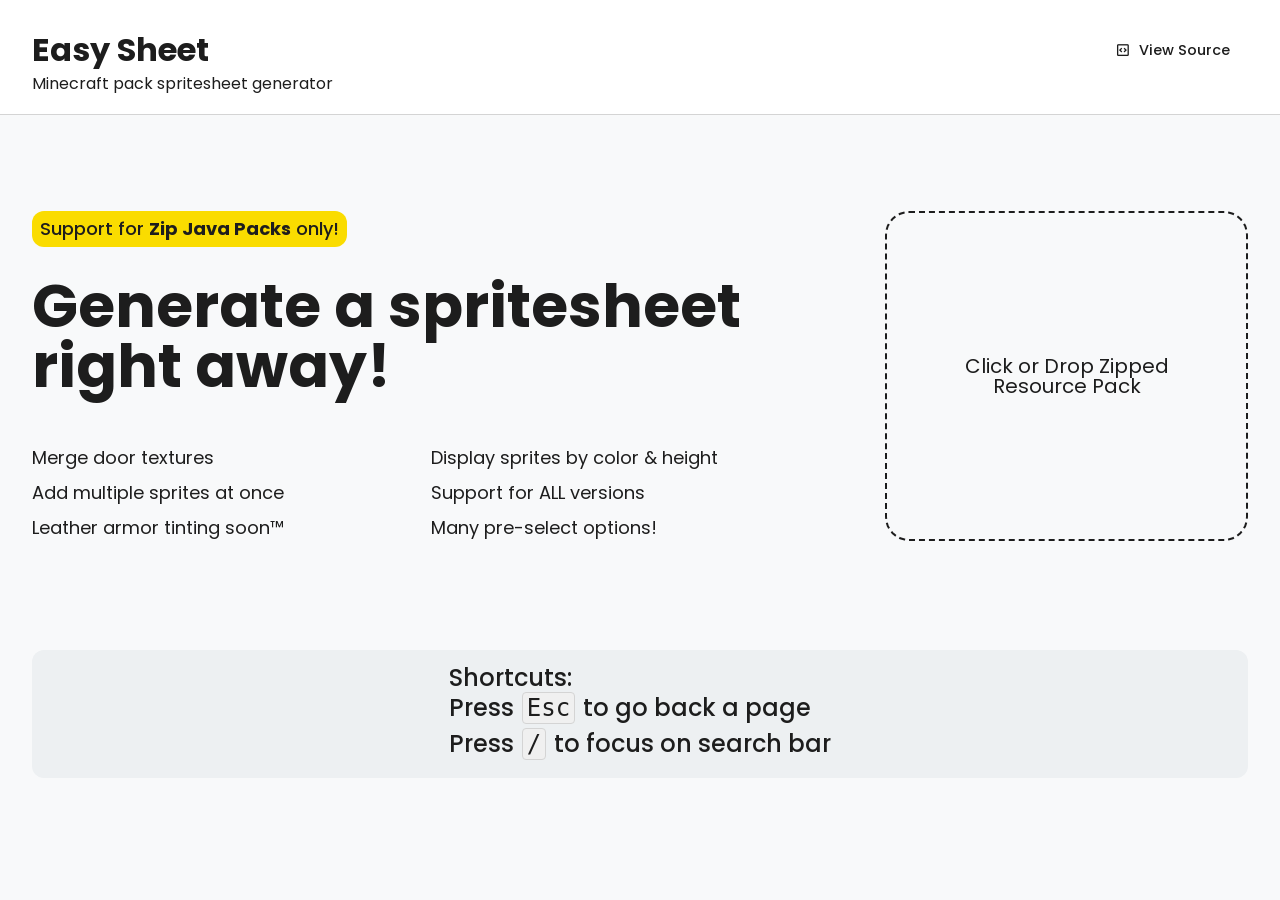
==== index.html @ 12368508 "moved more info & shortcuts to footer element" ====
<!DOCTYPE html>
<html lang="en">
    <head>
        <meta charset="UTF-8" />
        <meta name="viewport" content="width=device-width, initial-scale=1.0" />
        <title>Easy Sheet | Minecraft pack spritesheet generator</title>
        <link rel="stylesheet" href="styles.css" />
        <link rel="preconnect" href="https://fonts.googleapis.com" />
        <link rel="preconnect" href="https://fonts.gstatic.com" crossorigin />
        <link rel="stylesheet" href="https://fonts.googleapis.com/css2?family=Material+Symbols+Outlined:opsz,wght,FILL,GRAD@20..48,100..700,0..1,-50..200" />
        <link
            href="https://fonts.googleapis.com/css2?family=Arimo:ital,wght@0,400..700;1,400..700&family=Nunito:ital,wght@0,200..1000;1,200..1000&display=swap"
            rel="stylesheet"
        />
        <link
            rel="stylesheet"
            href="https://fonts.googleapis.com/css2?family=Material+Symbols+Outlined:opsz,wght,FILL,GRAD@20..48,100..700,0..1,-50..200&icon_names=arrow_back"
        />
        <link
            rel="stylesheet"
            href="https://fonts.googleapis.com/css2?family=Material+Symbols+Outlined:opsz,wght,FILL,GRAD@20..48,100..700,0..1,-50..200&icon_names=code_blocks"
        />
        <link rel="stylesheet" href="https://fonts.googleapis.com/css2?family=Poppins:wght@300;400;500;700&display=swap" />
        <style>
            .material-symbols-outlined {
                font-variation-settings: "FILL" 0, "wght" 400, "GRAD" 0, "opsz" 24;
            }
        </style>
    </head>
    <body>
        <section id="main_file_selector_areas" class="step active">
            <header class="upload_header flex justify-between items-center">
                <div class="base">
                    <div class="base_inner">
                        <div class="brand_name flex justify-between items-center">
                            <h1>Easy Sheet</h1>
                            <a href="https://github.com/eyes-eyes/mcPackSpriteSheetGenerator" class="header-link" target="_blank" rel="noopener noreferrer">
                                <span class="material-symbols-outlined">code_blocks</span>
                                View Source
                            </a>
                        </div>
                        <span class="brand_text">Minecraft pack spritesheet generator</span>
                    </div>
                </div>
            </header>
            <div class="body">
                <div class="base">
                    <div class="easysheet_flex">
                        <div class="easysheet_body grid grid_col_3 grid_col_1">
                            <div class="easysheet_info">
                                <!-- <div class="creeper_image">
                                    <img class="creeperhead" src="creeperHead.png" alt="" />
                                </div> -->
                                <div class="keyinfo items-center">
                                    <p>
                                        <!-- <span class="material-symbols-outlined">check_circle</span> -->
                                        Support for <span class="font_bold">Zip Java Packs</span> only!
                                    </p>
                                </div>
                                <div class="intro_container">
                                    <p>Generate a spritesheet</p>
                                    <p>right away!</p>
                                </div>
                                <div class="easysheet_features grid grid_col_2 gap-sm">
                                    <div class="grid gap-sm">
                                        <div class="flex flex-row gap-sm">Merge door textures</div>
                                        <div class="flex flex-row gap-sm">Add multiple sprites at once</div>
                                        <div class="flex flex-row gap-sm">Leather armor tinting soon™</div>
                                    </div>
                                    <div class="grid gap-sm">
                                        <div class="flex flex-row gap-sm">Display sprites by color & height</div>
                                        <div class="flex flex-row gap-sm">Support for ALL versions</div>
                                        <div class="flex flex-row gap-sm">Many pre-select options!</div>
                                    </div>
                                </div>
                            </div>
                            <div class="main_file_selector flex items-center justify-center text-center">
                                <label for="input_main_upload" class="dragDrop flex flex-col items-center justify-center w-full h-full"
                                    >Click or Drop Zipped Resource Pack</label
                                >
                                <input class="file_upload" type="file" accept="application/x-zip-compressed" id="input_main_upload" />
                            </div>
                        </div>
                    </div>
                </div>
            </div>
        </section>
        <section id="main_site_data" class="step">
            <section>
                <div class="top_bar_thingy flex">
                    <div class="goBackArea flex">
                        <div class="backButtonArea">
                            <div class="backButtonBackground">
                                <div class="backButton flex" onclick="back_button()">
                                    <span class="material-symbols-outlined"> arrow_back </span>
                                    <!-- <h3>Back</h3> -->
                                </div>
                            </div>
                        </div>
                    </div>
                    <div class="packTitleArea flex">
                        <h2 class="packTitle" id="pack_name_top_bar">None</h2>
                    </div>
                    <div class="packVersionArea flex">
                        <h3 class="packVersion" id="pack_version_top_bar">Pack version: (opening)</h3>
                    </div>
                </div>
                <section id="edit_page" style="display: block">
                    <div class="counterArea flex">
                        <div class="counterBox">
                            <h2>Total amount</h2>
                            <p id="totalTextures">0000</p>
                        </div>
                        <div class="counterBox">
                            <h2>Current amount</h2>
                            <p id="currentCounter">000</p>
                        </div>
                    </div>
                    <div class="menuArea flex">
                        <div class="menuAreaOther flex">
                            <div class="groupSelection">
                                <div class="groupSelectionTitle">
                                    <h2>Select groups</h2>
                                    <div class="toggleArea">
                                        <h3>Toggle All</h3>
                                        <!-- From Uiverse.io by AbanoubMagdy1 -->
                                        <label class="switch">
                                            <input type="checkbox" id="checkingGroups" oninput="toggle_all_groups(this.checked)" />
                                            <div class="slider"></div>
                                            <div class="slider-card">
                                                <div class="slider-card-face slider-card-front"></div>
                                                <div class="slider-card-face slider-card-back"></div>
                                            </div>
                                        </label>
                                    </div>
                                </div>
                                <div class="grouping flex">
                                    <div class="column flex">
                                        <h3>Items</h3>
                                        <!-- From Uiverse.io by vishnupprajapat -->
                                        <div class="checkbox-wrapper-46">
                                            <input type="checkbox" id="armors" class="inp-cbx" oninput="group_selected(this)" />
                                            <label for="armors" class="cbx"
                                                ><span>
                                                    <svg viewBox="0 0 12 10" height="10px" width="12px">
                                                        <polyline points="1.5 6 4.5 9 10.5 1"></polyline></svg></span
                                                ><span>Armors</span>
                                            </label>
                                        </div>
                                        <!-- From Uiverse.io by vishnupprajapat -->
                                        <div class="checkbox-wrapper-46">
                                            <input type="checkbox" id="toolsets" class="inp-cbx" oninput="group_selected(this)" />
                                            <label for="toolsets" class="cbx"
                                                ><span>
                                                    <svg viewBox="0 0 12 10" height="10px" width="12px">
                                                        <polyline points="1.5 6 4.5 9 10.5 1"></polyline></svg></span
                                                ><span>Tool sets</span>
                                            </label>
                                        </div>
                                        <!-- From Uiverse.io by vishnupprajapat -->
                                        <div class="checkbox-wrapper-46">
                                            <input type="checkbox" id="minerals" class="inp-cbx" oninput="group_selected(this)" />
                                            <label for="minerals" class="cbx"
                                                ><span>
                                                    <svg viewBox="0 0 12 10" height="10px" width="12px">
                                                        <polyline points="1.5 6 4.5 9 10.5 1"></polyline></svg></span
                                                ><span>Minerals</span>
                                            </label>
                                        </div>
                                        <!-- From Uiverse.io by vishnupprajapat -->
                                        <div class="checkbox-wrapper-46">
                                            <input type="checkbox" id="balls" class="inp-cbx" oninput="group_selected(this)" />
                                            <label for="balls" class="cbx"
                                                ><span>
                                                    <svg viewBox="0 0 12 10" height="10px" width="12px">
                                                        <polyline points="1.5 6 4.5 9 10.5 1"></polyline></svg></span
                                                ><span>Balls</span>
                                            </label>
                                        </div>
                                        <!-- From Uiverse.io by vishnupprajapat -->
                                        <div class="checkbox-wrapper-46">
                                            <input type="checkbox" id="saplings" class="inp-cbx" oninput="group_selected(this)" />
                                            <label for="saplings" class="cbx"
                                                ><span>
                                                    <svg viewBox="0 0 12 10" height="10px" width="12px">
                                                        <polyline points="1.5 6 4.5 9 10.5 1"></polyline></svg></span
                                                ><span>Saplings</span>
                                            </label>
                                        </div>
                                        <!-- From Uiverse.io by vishnupprajapat -->
                                        <div class="checkbox-wrapper-46">
                                            <input type="checkbox" id="buckets" class="inp-cbx" oninput="group_selected(this)" />
                                            <label for="buckets" class="cbx"
                                                ><span>
                                                    <svg viewBox="0 0 12 10" height="10px" width="12px">
                                                        <polyline points="1.5 6 4.5 9 10.5 1"></polyline></svg></span
                                                ><span>Buckets</span>
                                            </label>
                                        </div>
                                        <!-- From Uiverse.io by vishnupprajapat -->
                                        <div class="checkbox-wrapper-46">
                                            <input type="checkbox" id="foods" class="inp-cbx" oninput="group_selected(this)" />
                                            <label for="foods" class="cbx"
                                                ><span>
                                                    <svg viewBox="0 0 12 10" height="10px" width="12px">
                                                        <polyline points="1.5 6 4.5 9 10.5 1"></polyline></svg></span
                                                ><span>Foods</span>
                                            </label>
                                        </div>
                                        <!-- From Uiverse.io by vishnupprajapat -->
                                        <div class="checkbox-wrapper-46">
                                            <input type="checkbox" id="beds" class="inp-cbx" oninput="group_selected(this)" />
                                            <label for="beds" class="cbx"
                                                ><span>
                                                    <svg viewBox="0 0 12 10" height="10px" width="12px">
                                                        <polyline points="1.5 6 4.5 9 10.5 1"></polyline></svg></span
                                                ><span>Beds</span>
                                            </label>
                                        </div>
                                        <!-- From Uiverse.io by vishnupprajapat -->
                                        <div class="checkbox-wrapper-46">
                                            <input type="checkbox" id="signs" class="inp-cbx" oninput="group_selected(this)" />
                                            <label for="signs" class="cbx"
                                                ><span>
                                                    <svg viewBox="0 0 12 10" height="10px" width="12px">
                                                        <polyline points="1.5 6 4.5 9 10.5 1"></polyline></svg></span
                                                ><span>Signs</span>
                                            </label>
                                        </div>
                                        <!-- From Uiverse.io by vishnupprajapat -->
                                        <div class="checkbox-wrapper-46">
                                            <input type="checkbox" id="doorItems" class="inp-cbx" oninput="group_selected(this)" />
                                            <label for="doorItems" class="cbx"
                                                ><span>
                                                    <svg viewBox="0 0 12 10" height="10px" width="12px">
                                                        <polyline points="1.5 6 4.5 9 10.5 1"></polyline></svg></span
                                                ><span>Doors & trapdoors</span>
                                            </label>
                                        </div>
                                        <!-- From Uiverse.io by vishnupprajapat -->
                                        <div class="checkbox-wrapper-46">
                                            <input type="checkbox" id="vehicles" class="inp-cbx" oninput="group_selected(this)" />
                                            <label for="vehicles" class="cbx"
                                                ><span>
                                                    <svg viewBox="0 0 12 10" height="10px" width="12px">
                                                        <polyline points="1.5 6 4.5 9 10.5 1"></polyline></svg></span
                                                ><span>Vehicles</span>
                                            </label>
                                        </div>
                                        <!-- From Uiverse.io by vishnupprajapat -->
                                        <div class="checkbox-wrapper-46">
                                            <input type="checkbox" id="candles" class="inp-cbx" oninput="group_selected(this)" />
                                            <label for="candles" class="cbx"
                                                ><span>
                                                    <svg viewBox="0 0 12 10" height="10px" width="12px">
                                                        <polyline points="1.5 6 4.5 9 10.5 1"></polyline></svg></span
                                                ><span>Candles</span>
                                            </label>
                                        </div>
                                        <!-- From Uiverse.io by vishnupprajapat -->
                                        <div class="checkbox-wrapper-46">
                                            <input type="checkbox" id="dyes" class="inp-cbx" oninput="group_selected(this)" />
                                            <label for="dyes" class="cbx"
                                                ><span>
                                                    <svg viewBox="0 0 12 10" height="10px" width="12px">
                                                        <polyline points="1.5 6 4.5 9 10.5 1"></polyline></svg></span
                                                ><span>Dyes</span>
                                            </label>
                                        </div>
                                        <!-- From Uiverse.io by vishnupprajapat -->
                                        <div class="checkbox-wrapper-46">
                                            <input type="checkbox" id="musicDiscs" class="inp-cbx" oninput="group_selected(this)" />
                                            <label for="musicDiscs" class="cbx"
                                                ><span>
                                                    <svg viewBox="0 0 12 10" height="10px" width="12px">
                                                        <polyline points="1.5 6 4.5 9 10.5 1"></polyline></svg></span
                                                ><span>Music discs</span>
                                            </label>
                                        </div>
                                        <!-- From Uiverse.io by vishnupprajapat -->
                                        <div class="checkbox-wrapper-46">
                                            <input type="checkbox" id="potterySherds" class="inp-cbx" oninput="group_selected(this)" />
                                            <label for="potterySherds" class="cbx"
                                                ><span>
                                                    <svg viewBox="0 0 12 10" height="10px" width="12px">
                                                        <polyline points="1.5 6 4.5 9 10.5 1"></polyline></svg></span
                                                ><span>Pottery sherds</span>
                                            </label>
                                        </div>
                                        <!-- From Uiverse.io by vishnupprajapat -->
                                        <div class="checkbox-wrapper-46">
                                            <input type="checkbox" id="smithingTemplates" class="inp-cbx" oninput="group_selected(this)" />
                                            <label for="smithingTemplates" class="cbx"
                                                ><span>
                                                    <svg viewBox="0 0 12 10" height="10px" width="12px">
                                                        <polyline points="1.5 6 4.5 9 10.5 1"></polyline></svg></span
                                                ><span>Smithing templates</span>
                                            </label>
                                        </div>
                                    </div>
                                    <div class="column flex">
                                        <h3>Blocks</h3>
                                        <!-- From Uiverse.io by vishnupprajapat -->
                                        <div class="checkbox-wrapper-46">
                                            <input type="checkbox" id="stones" class="inp-cbx" oninput="group_selected(this)" />
                                            <label for="stones" class="cbx"
                                                ><span>
                                                    <svg viewBox="0 0 12 10" height="10px" width="12px">
                                                        <polyline points="1.5 6 4.5 9 10.5 1"></polyline></svg></span
                                                ><span>Stones</span>
                                            </label>
                                        </div>
                                        <!-- From Uiverse.io by vishnupprajapat -->
                                        <div class="checkbox-wrapper-46">
                                            <input type="checkbox" id="woodVariants" class="inp-cbx" oninput="group_selected(this)" />
                                            <label for="woodVariants" class="cbx"
                                                ><span>
                                                    <svg viewBox="0 0 12 10" height="10px" width="12px">
                                                        <polyline points="1.5 6 4.5 9 10.5 1"></polyline></svg></span
                                                ><span>Wood variants</span>
                                            </label>
                                        </div>
                                        <!-- From Uiverse.io by vishnupprajapat -->
                                        <div class="checkbox-wrapper-46">
                                            <input type="checkbox" id="doors" class="inp-cbx" oninput="group_selected(this)" />
                                            <label for="doors" class="cbx"
                                                ><span>
                                                    <svg viewBox="0 0 12 10" height="10px" width="12px">
                                                        <polyline points="1.5 6 4.5 9 10.5 1"></polyline></svg></span
                                                ><span>Doors & trapdoors</span>
                                            </label>
                                        </div>
                                        <!-- From Uiverse.io by vishnupprajapat -->
                                        <div class="checkbox-wrapper-46">
                                            <input type="checkbox" id="sediments" class="inp-cbx" oninput="group_selected(this)" />
                                            <label for="sediments" class="cbx"
                                                ><span>
                                                    <svg viewBox="0 0 12 10" height="10px" width="12px">
                                                        <polyline points="1.5 6 4.5 9 10.5 1"></polyline></svg></span
                                                ><span>Sediments</span>
                                            </label>
                                        </div>
                                        <!-- From Uiverse.io by vishnupprajapat -->
                                        <div class="checkbox-wrapper-46">
                                            <input type="checkbox" id="wools" class="inp-cbx" oninput="group_selected(this)" />
                                            <label for="wools" class="cbx"
                                                ><span>
                                                    <svg viewBox="0 0 12 10" height="10px" width="12px">
                                                        <polyline points="1.5 6 4.5 9 10.5 1"></polyline></svg></span
                                                ><span>Wools</span>
                                            </label>
                                        </div>
                                        <!-- From Uiverse.io by vishnupprajapat -->
                                        <div class="checkbox-wrapper-46">
                                            <input type="checkbox" id="glasses" class="inp-cbx" oninput="group_selected(this)" />
                                            <label for="glasses" class="cbx"
                                                ><span>
                                                    <svg viewBox="0 0 12 10" height="10px" width="12px">
                                                        <polyline points="1.5 6 4.5 9 10.5 1"></polyline></svg></span
                                                ><span>Glass</span>
                                            </label>
                                        </div>
                                        <!-- From Uiverse.io by vishnupprajapat -->
                                        <div class="checkbox-wrapper-46">
                                            <input type="checkbox" id="shulkerBoxes" class="inp-cbx" oninput="group_selected(this)" />
                                            <label for="shulkerBoxes" class="cbx"
                                                ><span>
                                                    <svg viewBox="0 0 12 10" height="10px" width="12px">
                                                        <polyline points="1.5 6 4.5 9 10.5 1"></polyline></svg></span
                                                ><span>Shulker boxes</span>
                                            </label>
                                        </div>
                                        <!-- From Uiverse.io by vishnupprajapat -->
                                        <div class="checkbox-wrapper-46">
                                            <input type="checkbox" id="concretes" class="inp-cbx" oninput="group_selected(this)" />
                                            <label for="concretes" class="cbx"
                                                ><span>
                                                    <svg viewBox="0 0 12 10" height="10px" width="12px">
                                                        <polyline points="1.5 6 4.5 9 10.5 1"></polyline></svg></span
                                                ><span>Concretes</span>
                                            </label>
                                        </div>
                                        <!-- From Uiverse.io by vishnupprajapat -->
                                        <div class="checkbox-wrapper-46">
                                            <input type="checkbox" id="ores" class="inp-cbx" oninput="group_selected(this)" />
                                            <label for="ores" class="cbx"
                                                ><span>
                                                    <svg viewBox="0 0 12 10" height="10px" width="12px">
                                                        <polyline points="1.5 6 4.5 9 10.5 1"></polyline></svg></span
                                                ><span>Ores</span>
                                            </label>
                                        </div>
                                        <!-- From Uiverse.io by vishnupprajapat -->
                                        <div class="checkbox-wrapper-46">
                                            <input type="checkbox" id="cropStages" class="inp-cbx" oninput="group_selected(this)" />
                                            <label for="cropStages" class="cbx"
                                                ><span>
                                                    <svg viewBox="0 0 12 10" height="10px" width="12px">
                                                        <polyline points="1.5 6 4.5 9 10.5 1"></polyline></svg></span
                                                ><span>Crop stages</span>
                                            </label>
                                        </div>
                                    </div>
                                    <div class="column flex">
                                        <h3>Others</h3>
                                        <!-- From Uiverse.io by vishnupprajapat -->
                                        <div class="checkbox-wrapper-46">
                                            <input type="checkbox" id="statusEffects" class="inp-cbx" oninput="group_selected(this)" />
                                            <label for="statusEffects" class="cbx"
                                                ><span>
                                                    <svg viewBox="0 0 12 10" height="10px" width="12px">
                                                        <polyline points="1.5 6 4.5 9 10.5 1"></polyline></svg></span
                                                ><span>Status effects</span>
                                            </label>
                                        </div>
                                    </div>
                                </div>
                            </div>
                            <div class="searchingArea">
                                <div class="searchingAreaTitle">
                                    <h2>Add textures</h2>
                                </div>
                                <div class="searchBox flex">
                                    <input type="text" class="searchTerm" id="searchTerm" placeholder="Search for textures..." oninput="search_user_input(this.value)" />

                                    <div class="toggleSearchButton">
                                        <div class="toggleSearchBackground">
                                            <div class="toggleSearch flex" id="toggleSearch" onclick="toggle_all_searched()">
                                                <h3>Go</h3>
                                            </div>
                                        </div>
                                    </div>
                                </div>
                                <div class="search_results" id="search_results"></div>
                            </div>
                        </div>
                        <div class="currentTextures">
                            <div class="currentTexturesTitle">
                                <!-- From Uiverse.io by vinodjangid07 -->
                                <button class="clearAll" onclick="clear_selected()">
                                    <svg xmlns="http://www.w3.org/2000/svg" fill="none" viewBox="0 0 69 14" class="svgIcon bin-top">
                                        <g clip-path="url(#clip0_35_24)">
                                            <path
                                                fill="black"
                                                d="M20.8232 2.62734L19.9948 4.21304C19.8224 4.54309 19.4808 4.75 19.1085 4.75H4.92857C2.20246 4.75 0 6.87266 0 9.5C0 12.1273 2.20246 14.25 4.92857 14.25H64.0714C66.7975 14.25 69 12.1273 69 9.5C69 6.87266 66.7975 4.75 64.0714 4.75H49.8915C49.5192 4.75 49.1776 4.54309 49.0052 4.21305L48.1768 2.62734C47.3451 1.00938 45.6355 0 43.7719 0H25.2281C23.3645 0 21.6549 1.00938 20.8232 2.62734ZM64.0023 20.0648C64.0397 19.4882 63.5822 19 63.0044 19H5.99556C5.4178 19 4.96025 19.4882 4.99766 20.0648L8.19375 69.3203C8.44018 73.0758 11.6746 76 15.5712 76H53.4288C57.3254 76 60.5598 73.0758 60.8062 69.3203L64.0023 20.0648Z"
                                            ></path>
                                        </g>
                                        <defs>
                                            <clipPath id="clip0_35_24">
                                                <rect fill="white" height="14" width="69"></rect>
                                            </clipPath>
                                        </defs>
                                    </svg>

                                    <svg xmlns="http://www.w3.org/2000/svg" fill="none" viewBox="0 0 69 57" class="svgIcon bin-bottom">
                                        <g clip-path="url(#clip0_35_22)">
                                            <path
                                                fill="black"
                                                d="M20.8232 -16.3727L19.9948 -14.787C19.8224 -14.4569 19.4808 -14.25 19.1085 -14.25H4.92857C2.20246 -14.25 0 -12.1273 0 -9.5C0 -6.8727 2.20246 -4.75 4.92857 -4.75H64.0714C66.7975 -4.75 69 -6.8727 69 -9.5C69 -12.1273 66.7975 -14.25 64.0714 -14.25H49.8915C49.5192 -14.25 49.1776 -14.4569 49.0052 -14.787L48.1768 -16.3727C47.3451 -17.9906 45.6355 -19 43.7719 -19H25.2281C23.3645 -19 21.6549 -17.9906 20.8232 -16.3727ZM64.0023 1.0648C64.0397 0.4882 63.5822 0 63.0044 0H5.99556C5.4178 0 4.96025 0.4882 4.99766 1.0648L8.19375 50.3203C8.44018 54.0758 11.6746 57 15.5712 57H53.4288C57.3254 57 60.5598 54.0758 60.8062 50.3203L64.0023 1.0648Z"
                                            ></path>
                                        </g>
                                        <defs>
                                            <clipPath id="clip0_35_22">
                                                <rect fill="white" height="57" width="69"></rect>
                                            </clipPath>
                                        </defs>
                                    </svg>
                                </button>
                                <h2>Current textures</h2>
                            </div>

                            <div class="search_results" id="total_textures_input"></div>
                            <div class="proceedArea flex">
                                <!-- From Uiverse.io by SteveBloX -->
                                <button class="proceedButton" onclick="proceed()">Proceed</button>
                            </div>
                        </div>
                    </div>
                </section>
            </section>
        </section>
        <section id="generate_page" class="step">
            <div class="generatePageArea grid grid_col_1 grid_col_3">
                <div class="selectionArea flex">
                    <div class="currentSprite flex">
                        <div class="currentSpriteTitle">
                            <h2>Current sprite</h2>
                        </div>
                        <div class="currentSpriteOptions">
                            <!-- From Uiverse.io by vishnupprajapat -->
                            <div class="checkbox-wrapper-46">
                                <input type="checkbox" name="hover_update_on_move" id="hover_update_on_move" class="inp-cbx" />
                                <label for="hover_update_on_move" class="cbx"
                                    ><span>
                                        <svg viewBox="0 0 12 10" height="10px" width="12px">
                                            <polyline points="1.5 6 4.5 9 10.5 1"></polyline></svg></span
                                    ><span>on move</span>
                                </label>
                            </div>
                            <!-- From Uiverse.io by vishnupprajapat -->
                            <div class="checkbox-wrapper-46">
                                <input type="checkbox" name="hover_full_name" id="hover_full_name" class="inp-cbx" />
                                <label for="hover_full_name" class="cbx"
                                    ><span>
                                        <svg viewBox="0 0 12 10" height="10px" width="12px">
                                            <polyline points="1.5 6 4.5 9 10.5 1"></polyline></svg></span
                                    ><span>file path</span>
                                </label>
                            </div>
                        </div>
                        <div class="hovered_outputArea flex">
                            <p class="hovered_output flex" id="hovered_output">assets/&#8203;minecraft/&#8203;textures/&#8203;item/&#8203;netherite_sword&#8203;.png</p>
                        </div>
                    </div>
                    <div class="extras flex">
                        <div class="extrasTitle">
                            <h2>Extras</h2>
                        </div>
                        <div class="extrasOptions">
                            <!-- From Uiverse.io by vishnupprajapat -->
                            <div class="checkbox-wrapper-46">
                                <input type="checkbox" name="export_preview_color" id="export_preview_color" class="inp-cbx" />
                                <label for="export_preview_color" class="cbx"
                                    ><span>
                                        <svg viewBox="0 0 12 10" height="10px" width="12px">
                                            <polyline points="1.5 6 4.5 9 10.5 1"></polyline></svg></span
                                    ><span>Export background</span>
                                </label>
                            </div>
                            <!-- From Uiverse.io by vishnupprajapat -->
                            <div class="checkbox-wrapper-46">
                                <input type="checkbox" name="mergeStuff" id="mergeStuff" oninput="generate_final_image()" checked="" class="inp-cbx" />
                                <label for="mergeStuff" class="cbx"
                                    ><span>
                                        <svg viewBox="0 0 12 10" height="10px" width="12px">
                                            <polyline points="1.5 6 4.5 9 10.5 1"></polyline></svg></span
                                    ><span>Merge doors</span>
                                </label>
                            </div>
                            <!-- From Uiverse.io by vishnupprajapat -->
                            <div class="checkbox-wrapper-46">
                                <input type="checkbox" name="deconstruct" id="deconstruct" oninput="generate_final_image()" class="inp-cbx" />
                                <label for="deconstruct" class="cbx"
                                    ><span>
                                        <svg viewBox="0 0 12 10" height="10px" width="12px">
                                            <polyline points="1.5 6 4.5 9 10.5 1"></polyline></svg></span
                                    ><span>Deconstruct</span>
                                </label>
                            </div>
                        </div>
                    </div>
                </div>
                <div class="selectionArea flex">
                    <div class="canvasArea">
                        <div class="canvasSpriteSheets" id="canvasSpriteSheets">
                            <canvas id="out_canvas" onmousemove="hover_canvas(event,false)" onclick="hover_canvas(event,true)"> </canvas>
                            <!-- <image src="images/ILikeSharingCat.png" id="I_like_sharing_cat_loading"></image> -->
                        </div>
                    </div>
                    <div class="downloadArea"></div>
                </div>
                <div class="selectionArea flex">
                    <div class="upscaleExport flex">
                        <div class="upscaleExportTitle">
                            <h2>Upscale export</h2>
                        </div>
                        <div class="upscaleExportOptions">
                            <!-- From Uiverse.io by coding-masala -->
                            <div class="radio-group">
                                <input class="radio-input" name="scale-group" id="scale_00" value="1" type="radio" checked="" />
                                <label class="radio-label" for="scale_00">
                                    <span class="radio-inner-circle"></span>
                                    100%
                                </label>

                                <input class="radio-input" name="scale-group" id="scale_01" value="1" type="radio" />
                                <label class="radio-label" for="scale_01">
                                    <span class="radio-inner-circle"></span>
                                    200%
                                </label>

                                <input class="radio-input" name="scale-group" id="scale_02" value="2" type="radio" />
                                <label class="radio-label" for="scale_02">
                                    <span class="radio-inner-circle"></span>
                                    500%
                                </label>
                                <input class="radio-input" name="scale-group" id="scale_03" value="3" type="radio" />
                                <label class="radio-label" for="scale_03">
                                    <span class="radio-inner-circle"></span>
                                    1000%
                                </label>
                            </div>
                        </div>
                    </div>
                    <div class="view flex">
                        <div class="viewTitle">
                            <h2>View options</h2>
                        </div>
                        <div class="customWidth flex">
                            <div class="customWidthTitle flex">
                                <h3>Custom width</h3>
                            </div>
                            <input
                                type="number"
                                class="customWidthInput"
                                id="width_input_generate"
                                required
                                maxlength="5"
                                max="16384"
                                min="0"
                                oninput="this.valueAsNumber = Math.min(Math.max(this.valueAsNumber,this.min),this.max);generate_final_image()"
                            />
                        </div>
                        <div class="backgroundColor flex">
                            <div class="backgroundColorTitle">
                                <h3>Background color</h3>
                            </div>
                            <input
                                type="color"
                                class="backgroundColorInput"
                                id="preview_background_color_input"
                                value="#dbdad1"
                                oninput="document.getElementById('canvasSpriteSheets').style.backgroundColor = this.value"
                            />
                        </div>
                    </div>
                    <div class="displayMethods flex">
                        <div class="displayMethodsTitle">
                            <h2>Display by</h2>
                        </div>
                        <div class="displayMethodsOptions flex">
                            <!-- From Uiverse.io by coding-masala -->
                            <div class="radio-group">
                                <input class="radio-input" name="option-group" id="option3" type="radio" oninput="generate_final_image()" checked="" />
                                <label class="radio-label" for="option3">
                                    <span class="radio-inner-circle"></span>
                                    User Input
                                </label>

                                <input class="radio-input" name="option-group" id="option2" type="radio" oninput="generate_final_image()" />
                                <label class="radio-label" for="option2">
                                    <span class="radio-inner-circle"></span>
                                    Color
                                </label>

                                <input class="radio-input" name="option-group" id="option1" type="radio" oninput="generate_final_image()" />
                                <label class="radio-label" for="option1">
                                    <span class="radio-inner-circle"></span>
                                    Height
                                </label>
                            </div>
                            <!-- From Uiverse.io by vishnupprajapat -->
                            <div class="checkbox-wrapper-46">
                                <input type="checkbox" name="sortInGroups" id="sortInGroups" oninput="generate_final_image()" class="inp-cbx" />
                                <label for="sortInGroups" class="cbx"
                                    ><span>
                                        <svg viewBox="0 0 12 10" height="10px" width="12px">
                                            <polyline points="1.5 6 4.5 9 10.5 1"></polyline></svg></span
                                    ><span>Sort in groups</span>
                                </label>
                            </div>
                        </div>
                    </div>
                </div>
            </div>
        </section>
        <footer class="footer">
            <div class="disclaimer_area">
                <div class="moreinfo_area">
                    <div class="moreinfo_inner">
                        <div class="moreinfo flex items-center justify-evenly flex-wrap">
                            <!-- <div class="github_info flex items-center">
                                <div class="github_logo_area">
                                    <a class="flex items-center" href="https://github.com/eyes-eyes/mcPackSpriteSheetGenerator" target="_blank" rel="noopener noreferrer">
                                        <img id="github_logo" class="github_logo" src="images/github-mark.svg" alt="Github" />
                                        <p>Github</p>
                                    </a>
                                </div>
                            </div> -->
                            <div class="shortcuts">
                                <p>Shortcuts:</p>
                                <p>Press <span class="code_box">Esc</span> to go back a page</p>
                                <p>Press <span class="code_box">/</span> to focus on search bar</p>
                            </div>
                        </div>
                    </div>
                </div>
            </div>
        </footer>
    </body>
</html>
---- styles.css ----
/*
potential color palette?: https://coolors.co/fadc00-f8f9fa-b388eb-8093f1-3a3042
*/

/* fonts/Minecraft-Tenv2.woff */
/* fonts/MinecraftTen.woff */
/* fonts/Minecraft-Seven_v2.woff2 */
@font-face {
    font-family: "MinecraftTenv2";
    src: url("fonts/Minecraft-Tenv2.woff");
}
@font-face {
    font-family: "MinecraftTen";
    src: url("fonts/MinecraftTen.woff");
}
@font-face {
    font-family: "MinecraftSevenV2";
    src: url("fonts/Minecraft-Seven_v2.woff2");
}

:root {
    /* Colors */
    --clr-bg: #f8f9fa;
    --clr-text: #1d1d1d;
    --clr-keyinfo-bg: #fadc00;
    --clr-moreinfo-bg: #edf0f2;
    --clr-code-bg: #f0f0f0;
    --clr-code-border: #d4d4d4;
    --clr-border-dashed: #1d1d1d;
    --clr-hover-bg: #fff;

    /* Fonts */
    --font-main: Poppins, Arial, Helvetica, sans-serif;
    --font-heading: Poppins, sans-serif;
    --font-code: monospace;
    --fw-normal: 400;
    --fw-medium: 500;
    --fw-bold: 700;
    --fs-sm: 1rem;
    --fs-md: 1.125rem;
    --fs-lg: 1.25rem;
    --fs-xl: 1.5rem;
    --fs-2xl: 2.2rem;
    --fs-3xl: 3rem;
    --fs-4xl: 3.75rem;
    --lh-tight: 1;
    --lh-normal: 1.2;
    --lh-relaxed: 1.75rem;

    /* Spacing */
    --space-xxs: 0.125rem;
    --space-xs: 0.25rem;
    --space-sm: 0.5rem;
    --space-md: 1rem;
    --space-lg: 1.8rem;
    --space-xl: 2rem;
    --space-2xl: 3rem;
    --space-3xl: 4rem;
    --space-header-py-top: 1.875rem;
    --space-header-py-bottom: 1.15rem;
    --space-container-min-w: 768px;
    --space-container-max-w: 1296px;

    /* Borders */
    --radius-sm: 0.25rem;
    --radius-md: 0.75rem;
    --radius-lg: 1.5rem;
    --border-width-sm: 1px;
    --border-width-md: 2px;
}

* {
    box-sizing: border-box;
    padding: 0;
    margin: 0;
}
html {
    font-family: var(--font-main);
}
body {
    background: var(--clr-bg);
    color: var(--clr-text);
}

/* Layout Utilities */
.flex {
    display: flex;
}
.grid {
    display: grid;
}
.gap-sm {
    gap: var(--space-sm);
}
.flex-col {
    flex-direction: column;
}
.flex-row {
    flex-direction: row;
}
.flex-wrap {
    flex-wrap: wrap;
}
.items-center {
    align-items: center;
}
.justify-between {
    justify-content: space-between;
}
.justify-center {
    justify-content: center;
}
.justify-evenly {
    justify-content: space-evenly;
}
.text-center {
    text-align: center;
}
.w-full {
    width: 100%;
}
.h-full {
    height: 100%;
}

/* display utilites */
.step {
    display: none;
}
.active {
    display: block;
}

/* landing page base structure */
div.base {
    position: relative;
    width: 100%;
    padding-top: var(--space-xl);
}

div.base_inner {
    position: relative;
    max-width: var(--space-container-max-w);
    padding: 0 var(--space-xl);
    margin: 0 auto;
}

/* landing page header */
.upload_header {
    /* position: relative; */
    border-bottom: var(--border-width-sm) solid var(--clr-code-border);
    background-color: var(--clr-hover-bg);
}
.upload_header .base {
    padding-top: var(--space-header-py-top);
    padding-bottom: var(--space-header-py-bottom);
}
div.brand_name h1 {
    display: inline-block;
    font-family: var(--font-heading);
    font-weight: var(--fw-bold);
    font-size: calc(var(--fs-2xl) - 0.2rem);
    line-height: var(--lh-normal);
    color: var(--clr-text);
}
span.brand_text {
    display: block;
    text-overflow: clip;
    overflow: hidden;
    width: fit-content;
}
/* header links */
.header-link {
    /* For potential GitHub link */
    display: inline-flex;
    align-items: center;
    gap: var(--space-sm);
    font-size: 0.9rem;
    /* color: var(--clr-text-muted); */
    color: var(--clr-text);
    padding: var(--space-sm) var(--space-md);
    background-color: transparent;
    /* border: var(--border-width) solid transparent; */
    border: var(--border-width-md) solid transparent;
    /* border-radius: var(--radius-pill); */
    border-radius: var(--radius-md);
    /* transition: background-color var(--transition-fast), border-color var(--transition-fast), color var(--transition-fast); */
}
.header-link:hover {
    /* background-color: var(--clr-bg-shape); */
    /* border-color: var(--clr-border); */
    border-color: var(--clr-border-dashed);
    /* color: var(--clr-primary); */
    color: var(--clr-text);
}
.header-link .material-symbols-outlined {
    font-size: 1.1em;
}
a {
    text-decoration: none;
    font-weight: var(--fw-medium);
    font-family: var(--font-heading);
}

/* landing page body */
div.body div.base {
    padding-bottom: var(--space-2xl);
    padding-right: 0;
    padding-left: 0;
}
div.easysheet_flex {
    padding: 0;
    margin: 0;
}
div.easysheet_body {
    max-width: var(--space-container-max-w);
    margin: 0 auto;
}
div.easysheet_info {
    z-index: 1;
    padding: 0 var(--space-xl);
}

/* landing page main content area */
/* short statement */
div.keyinfo {
    padding: var(--space-xs) var(--space-sm);
    background-color: var(--clr-keyinfo-bg);
    border-radius: var(--radius-md);
    width: fit-content;
    display: inline-flex;
    margin-bottom: var(--space-lg);
    position: relative;
    font-family: var(--font-heading);
    font-weight: var(--fw-medium);
    font-size: var(--fs-md);
    line-height: var(--lh-relaxed);
}
span.font_bold {
    font-weight: var(--fw-bold);
}

/* big text */
div.intro_container {
    position: relative;
}
div.intro_container p {
    font-size: var(--fs-3xl);
    font-weight: var(--fw-bold);
    font-family: var(--font-heading);
    color: var(--clr-text);
    line-height: var(--lh-tight);
}
div.easysheet_features {
    margin-top: var(--space-2xl);
    font-size: var(--fs-md);
}

/* file select or drop zone */
div.main_file_selector {
    padding: 0 var(--space-xl);
}
label.dragDrop {
    position: relative;
    padding: var(--space-xl);
    border-radius: var(--radius-lg);
    border: var(--border-width-md) dashed var(--clr-border-dashed);
    user-select: none;
    cursor: pointer;
    font-size: var(--fs-lg);
    line-height: var(--lh-tight);
    font-family: var(--font-heading);
}
label.dragDrop:hover {
    background: var(--clr-hover-bg);
}
input.file_upload {
    display: none;
}

/* more info area */
/* div.moreinfo_area {
    margin-bottom: var(--space-3xl);
} */
div.moreinfo_inner {
    position: relative;
    max-width: var(--space-container-max-w);
    margin: 0 auto;
    padding: 0 var(--space-xl);
}
div.moreinfo {
    background: var(--clr-moreinfo-bg);
    border-radius: var(--radius-md);
    padding: var(--space-md);
    gap: var(--space-md); /* Keep gap here as it's specific to .moreinfo layout */
}
div.moreinfo p {
    font-size: var(--fs-xl);
    line-height: var(--lh-tight);
}
/* img.creeperhead {
    width: 80px;
    border-radius: 0.25rem;
} */
div.github_info {
    color: var(--clr-text);
}
.github_info a {
    text-decoration: underline;
    color: inherit;
}
img.github_logo {
    width: 30px;
    height: 30px;
    margin: 0 var(--space-sm);
    /* line-height: var(--lh-tight); */
}
div.github_info p {
    font-weight: var(--fw-bold);
    line-height: var(--lh-tight);
}
div.shortcuts p {
    font-weight: var(--fw-medium);
    line-height: var(--lh-tight);
}
span.code_box {
    display: inline-block;
    margin: var(--space-xxs);
    padding: 0.1875rem var(--space-xs);
    border: var(--border-width-sm) solid var(--clr-code-border);
    border-radius: var(--radius-sm);
    font-family: var(--font-code);
    background-color: var(--clr-code-bg);
}

.top_bar_thingy {
    flex-direction: row;
    justify-content: space-around;
    align-items: center;
    margin: 1rem 1rem 0.5rem 1rem;
    height: 4rem;
    color: #1d1d1d;
    font-size: 2vmin;
    background-color: #ddedfa;
    background-size: 100% 100%;
    border: #4ba1f1;
    border-style: solid;
    border-radius: 0.5rem;
    border-width: 0.225rem;
    /* box-shadow: ; */
}

div.goBackArea {
    justify-content: left;
}

div.backButtonArea {
    font-family: Arimo;
    margin-left: 0.25rem;
    width: fit-content;
}

div.backButtonBackground {
    border: none;
    cursor: pointer;
    border-radius: 0.75rem;
    background: #1d1d1d;
    width: fit-content;
}

.backButton {
    padding: 0.25rem 0.5rem;
    width: fit-content;
    height: 2.5rem;
    background-color: #e8e8e8;
    border: #1d1d1d;
    border-style: solid;
    border-radius: 0.75rem;
    border-width: 0.16rem;
    outline: none;
    justify-content: center;
    align-items: center;
    cursor: pointer;
    transform: translateY(-0.2rem);
    transition: transform 0.1s ease;
    user-select: none;
}

.backButton:hover {
    transform: translateY(-0.33rem);
}

.backButton:active {
    transform: translateY(0);
}

.backButton h3 {
    width: fit-content;
    height: fit-content;
    line-height: 1;
    font-family: Arimo;
    font-weight: bold;
    font-size: 18px;
    color: #1d1d1d;
}

@media only screen and (max-width: 768px) {
    div.goBackArea,
    div.packTitleArea,
    div.packVersionArea {
        max-width: 30%;
        width: 8rem;
    }
}

@media only screen and (min-width: 768px) {
    div.goBackArea,
    div.packTitleArea,
    div.packVersionArea {
        max-width: 30%;
        width: 18rem;
    }
}

/* div.goBackArea, */
div.packTitleArea,
div.packVersionArea {
    justify-content: center;
    font-family: Arimo;
    max-width: 30%;
}

@media only screen and (max-width: 768px) {
    h2.packTitle {
        font-size: 15px;
    }
}

@media only screen and (min-width: 768px) {
    h2.packTitle {
        font-size: 22px;
    }
}

h2.packTitle {
    /* width: 15rem; */
    font-weight: 700;
    white-space: nowrap;
    text-align: center;
    color: #1d1d1d;
    overflow: hidden;
    text-overflow: ellipsis;
}

@media only screen and (max-width: 768px) {
    h3.packVersion {
        font-size: 12px;
    }
}

@media only screen and (min-width: 768px) {
    h3.packVersion {
        font-size: 16px;
    }
}

h3.packVersion {
    /* width: 15rem; */
    font-weight: 500;
    white-space: nowrap;
    text-align: center;
    color: #1d1d1d;
    overflow: hidden;
}

.box_area {
    position: absolute;
    width: 100%;
    display: flex;
    flex-direction: row;
}

.searchingSection {
    position: relative;
    width: 25vw;
    background-color: white;
}

@media only screen and (max-width: 768px) {
    div.counterArea div.counterBox h2 {
        width: 80px;
    }
}

.counterArea .counterBox h2 {
    line-height: 1.1;
    font-family: Arimo;
    font-size: 20px;
}

.counterArea .counterBox p {
    font-family: Poppins;
    font-size: 18px;
    line-height: 1;
}

@media only screen and (max-width: 768px) {
    div.counterBox {
        width: 8rem;
        padding: 0.5rem 0.75rem;
        margin: 0rem 0.75rem 0.5rem 0.75rem;
    }
}

@media only screen and (min-width: 768px) {
    div.counterBox {
        width: 12rem;
        padding: 0.75rem 1rem;
        margin: 0rem 1.25rem 0.5rem 1.25rem;
    }
}

div.counterBox {
    /* width: 12rem; */
    /* padding: 0.75rem 1rem; */
    /* margin: 0.5rem 1.5rem; */
    background: white;
    border: #1d1d1d;
    color: #1d1d1d;
    border-style: solid;
    border-radius: 0.5rem;
    border-width: 0.225rem;
}

div.counterArea {
    flex-direction: row;
    justify-content: center;
    align-items: center;
}

@media only screen and (max-width: 768px) {
    div.menuArea {
        margin: 0.75rem 0rem;
    }
}

@media only screen and (min-width: 768px) {
    div.menuArea {
        margin: 2rem 0rem;
    }
}

div.menuArea {
    flex-direction: row;
    justify-content: center;
    flex-wrap: wrap;
    /* align-items: center; */
}

@media only screen and (max-width: 768px) {
    div.currentTextures {
        margin: 0rem 1rem;
    }
}

@media only screen and (min-width: 768px) {
    div.currentTextures {
        margin: 0rem 1.5rem;
    }
}

@media only screen and (max-width: 768px) {
    div.currentTextures {
        width: 22rem;
    }
}

@media only screen and (min-width: 768px) {
    div.currentTextures {
        width: 40rem;
    }
}

div.currentTextures {
    height: 33rem;
    background: white;
    padding: 1rem;
    border: #1d1d1d;
    color: #1d1d1d;
    border-style: solid;
    border-radius: 0.5rem;
    border-width: 0.225rem;
    justify-content: center;
    box-shadow: 0px 10px 20px -10px #1d1d1d;
}

.currentTexturesTitle {
    display: grid;
    justify-content: center;
    align-items: center;
    width: 100%;
    margin-bottom: 0.5rem;
    z-index: 1;
}

div.currentTextures .currentTexturesTitle h2 {
    width: fit-content;
    font-family: Arimo;
    line-height: 1;
    height: fit-content;
    grid-row: 1;
    grid-column: 1;
}

@media only screen and (max-width: 768px) {
    .clearAll {
        transform: translate(214px, 0px);
    }
}

@media only screen and (min-width: 768px) {
    .clearAll {
        transform: translate(358px, 0px);
    }
}

@media only screen and (max-width: 768px) {
    .clearAll:active {
        transform: translate(214px, 0px) scale(0.9);
        transition-duration: 0.1s;
    }
}

@media only screen and (min-width: 768px) {
    .clearAll:active {
        transform: translate(358px, 0px) scale(0.9);
        transition-duration: 0.1s;
    }
}

/* From Uiverse.io by vinodjangid07 */
.clearAll {
    width: 35px;
    height: 35px;
    border-radius: 50%;
    background-color: rgb(20, 20, 20);
    border: none;
    font-weight: 600;
    display: flex;
    flex-direction: column;
    align-items: center;
    justify-content: center;
    box-shadow: 0px 0px 20px rgba(0, 0, 0, 0.164);
    cursor: pointer;
    overflow: hidden;
    gap: 2px;
    /* transform: translate(214px, 0px); */
    transition: all 0.1s ease;
    z-index: 2;
    grid-row: 1;
    grid-column: 1;
}

.svgIcon {
    width: 12px;
    transition-duration: 0.3s;
}

.svgIcon path {
    fill: white;
}

.clearAll:hover {
    transition-duration: 0.3s;
    background-color: rgb(255, 69, 69);
    align-items: center;
    gap: 0;
}

.bin-top {
    transform-origin: bottom right;
}
.clearAll:hover .bin-top {
    transition-duration: 0.5s;
    transform: rotate(160deg);
}

div.currentTextures div.search_results {
    width: 100%;
    height: 23.5rem;
    overflow-y: auto;
    overflow-x: clip;
    background-color: #ddedfa;
    border: #4ba1f1;
    border-style: solid;
    border-radius: 0.5rem;
    border-width: 0.16rem;
    text-align: center;
}

div.currentTextures div.search_results > div {
    height: 1.75rem;
    padding: 0 1rem;
    text-align: center;
    cursor: pointer;
    border: #1d1d1d;
    border-style: solid;
    border-width: 0.16rem;
    border-radius: 0.5rem;
    font-family: Poppins;
    position: relative;
    /* z-index: 1; */
    background-color: #e8e8e8;
}

div.proceedArea {
    margin-top: 0.75rem;
    width: 100%;
    justify-content: center;
}

/* From Uiverse.io by SteveBloX */
button.proceedButton {
    width: 150px;
    height: 60px;
    border: 3px solid #315cfd;
    border-radius: 45px;
    transition: all 0.15s;
    cursor: pointer;
    background: white;
    font-size: 1.2em;
    font-weight: 700;
    font-family: Arimo, "Montserrat", sans-serif;
}

button.proceedButton:hover {
    background: #315cfd;
    color: white;
    font-size: 1.5em;
}

button.proceedButton:active {
    transition-duration: 0.1s;
    transform: scale(0.95);
}

@media only screen and (max-width: 768px) {
    div.groupSelection,
    div.searchingArea {
        margin: 0rem 1rem;
    }
}

@media only screen and (min-width: 768px) {
    div.groupSelection,
    div.searchingArea {
        margin: 0rem 1.25rem;
    }
}

div.menuAreaOther {
    flex-direction: column;
    justify-content: flex-start;
    align-items: center;
}

@media only screen and (max-width: 768px) {
    div.groupSelection {
        width: 22rem;
    }
}

@media only screen and (min-width: 768px) {
    div.groupSelection {
        width: 40rem;
    }
}

div.groupSelection {
    /* height: 12.5rem; */
    height: fit-content;
    margin-bottom: 1.5rem;
    background: white;
    padding: 1rem 1rem;
    border: #1d1d1d;
    color: #1d1d1d;
    border-style: solid;
    border-radius: 0.5rem;
    border-width: 0.225rem;
    box-shadow: 0px 10px 20px -10px #1d1d1d;
}

div.groupSelectionTitle {
    width: 100%;
    display: inline-flex;
    justify-content: space-between;
    align-items: baseline;
    margin-bottom: 0.5rem;
}

div.toggleArea {
    display: inline-flex;
    flex-direction: row;
    align-items: center;
}

div.groupSelectionTitle h2 {
    /* margin-right: 0%; */
    font-family: Arimo;
}

div.groupSelectionTitle div.toggleArea h3 {
    margin-right: 0.25rem;
    font-family: sans-serif;
    font-size: 1rem;
}

/* From Uiverse.io by AbanoubMagdy1 */
.switch {
    --circle-dim: 1.4em;
    font-size: 11px;
    position: relative;
    display: inline-block;
    width: 3.5em;
    height: 2em;
}

/* Hide default HTML checkbox */
.switch input {
    opacity: 0;
    width: 0;
    height: 0;
}

/* The slider */
.slider {
    position: absolute;
    cursor: pointer;
    top: 0;
    left: 0;
    right: 0;
    bottom: 0;
    background-color: #f5aeae;
    transition: 0.4s;
    border-radius: 30px;
    user-select: none;
}

.slider-card {
    position: absolute;
    content: "";
    height: var(--circle-dim);
    width: var(--circle-dim);
    border-radius: 20px;
    left: 0.3em;
    bottom: 0.3em;
    transition: 0.4s;
    pointer-events: none;
}

.slider-card-face {
    position: absolute;
    inset: 0;
    backface-visibility: hidden;
    perspective: 1000px;
    border-radius: 50%;
    transition: 0.4s transform;
}

.slider-card-front {
    background-color: #dc3535;
}

.slider-card-back {
    background-color: #379237;
    transform: rotateY(180deg);
}

input:checked ~ .slider-card .slider-card-back {
    transform: rotateY(0);
}

input:checked ~ .slider-card .slider-card-front {
    transform: rotateY(-180deg);
}

input:checked ~ .slider-card {
    transform: translateX(1.5em);
}

input:checked ~ .slider {
    background-color: #9ed99c;
}

div.checkbox-wrapper-46 {
    line-height: 1.3;
}

/* From Uiverse.io by vishnupprajapat */
.checkbox-wrapper-46 input[type="checkbox"] {
    display: none;
    visibility: hidden;
}

.checkbox-wrapper-46 .cbx {
    margin: auto;
    -webkit-user-select: none;
    user-select: none;
    cursor: pointer;
}
.checkbox-wrapper-46 .cbx span {
    display: inline-block;
    vertical-align: middle;
    transform: translate3d(0, 0, 0);
}
.checkbox-wrapper-46 .cbx span:first-child {
    position: relative;
    width: 18px;
    height: 18px;
    border-radius: 3px;
    transform: scale(1);
    vertical-align: middle;
    border: 1.5px solid black;
    transition: all 0.2s ease;
}
.checkbox-wrapper-46 .cbx span:first-child svg {
    position: absolute;
    top: 3px;
    left: 2px;
    fill: none;
    stroke: #ffffff;
    stroke-width: 2;
    stroke-linecap: round;
    stroke-linejoin: round;
    stroke-dasharray: 16px;
    stroke-dashoffset: 16px;
    transition: all 0.3s ease;
    transition-delay: 0.1s;
    transform: translate3d(0, 0, 0);
}
.checkbox-wrapper-46 .cbx span:first-child:before {
    content: "";
    width: 100%;
    height: 100%;
    background: #506eec;
    display: block;
    transform: scale(0);
    opacity: 1;
    border-radius: 50%;
}

/*
    Changing text on checkboxes based on screen width
*/

@media only screen and (max-width: 768px) {
    div.grouping .checkbox-wrapper-46 .cbx span:last-child {
        width: 85px;
    }
}

@media only screen and (min-width: 768px) {
    div.grouping .checkbox-wrapper-46 .cbx span:last-child {
        width: fit-content;
    }
}

.checkbox-wrapper-46 .cbx span:last-child {
    padding-left: 4px;
    font-family: Poppins;
    line-height: 1;
    user-select: text;
}
.checkbox-wrapper-46 .cbx:hover span:first-child {
    border-color: #506eec;
}

.checkbox-wrapper-46 .inp-cbx:checked + .cbx span:first-child {
    background: #506eec;
    border-color: #506eec;
    animation: wave-46 0.4s ease;
}
.checkbox-wrapper-46 .inp-cbx:checked + .cbx span:first-child svg {
    stroke-dashoffset: 0;
}
.checkbox-wrapper-46 .inp-cbx:checked + .cbx span:first-child:before {
    transform: scale(3.5);
    opacity: 0;
    transition: all 0.6s ease;
}

@keyframes wave-46 {
    50% {
        transform: scale(0.9);
    }
}

div.grouping {
    justify-content: space-between;
}

div.column {
    flex-direction: column;
}

div.column h3 {
    font-family: Arimo;
    width: fit-content;
    margin-left: 1.6rem;
}

@media only screen and (max-width: 768px) {
    div.searchingArea {
        width: 22rem;
    }
}

@media only screen and (min-width: 768px) {
    div.searchingArea {
        width: 40rem;
    }
}

div.searchingArea {
    margin-bottom: 1.5rem;
    height: 26rem;
    background: white;
    padding: 1rem 1rem;
    border: #1d1d1d;
    color: #1d1d1d;
    border-style: solid;
    border-radius: 0.5rem;
    border-width: 0.225rem;
    box-shadow: 0px 10px 20px -10px #1d1d1d;
}

div.searchingAreaTitle {
    width: 100%;
    display: inline-flex;
    justify-content: center;
    margin-bottom: 0.5rem;
}

div.searchBox {
    flex-direction: row;
}

div.searchingArea div.searchingAreaTitle h2 {
    font-family: Arimo;
    width: fit-content;
}

.searchTerm {
    width: 34rem;
    height: 2.5rem;
    padding: 1rem;
    border: #1d1d1d;
    background: rgb(248, 249, 250);
    color: #1d1d1d;
    border-style: solid;
    border-radius: 0.5rem;
    border-width: 0.16rem;
    outline: none;
    font-family: Arimo;
}

.searchTerm:focus {
    background: white;
    font: bold;
    font-family: Arimo;
}

.toggleSearchButton {
    margin-left: 0.5rem;
}

.toggleSearchBackground {
    /* margin-left: 0.5rem; */
    border: none;
    cursor: pointer;
    border-radius: 0.75rem;
    background: #49ae5b;
    width: 2.5rem;
}

.toggleSearch {
    /* margin-left: 0.5rem; */
    padding: 0.25rem;
    width: 2.5rem;
    height: 2.5rem;
    background-color: #e8e8e8;
    border: #49ae5b;
    border-style: solid;
    border-radius: 0.75rem;
    border-width: 0.16rem;
    outline: none;
    justify-content: center;
    align-items: center;
    cursor: pointer;
    transform: translateY(-0.2rem);
    transition: transform 0.1s ease;
    user-select: none;
}

.toggleSearch:hover {
    transform: translateY(-0.33rem);
}

.toggleSearch:active {
    transform: translateY(0);
}

.toggleSearch h3 {
    width: fit-content;
    height: fit-content;
    line-height: 1;
    font-family: Arimo;
    font-weight: bold;
    font-size: 18px;
    color: #49ae5b;
}

div.searchingArea div.search_results {
    margin-top: 0.75rem;
    padding: 1rem 0;
    width: 100%;
    height: 18rem;
    overflow-y: auto;
    overflow-x: clip;
    background-color: #ddedfa;
    border: #4ba1f1;
    border-style: solid;
    border-radius: 0.5rem;
    border-width: 0.16rem;
    text-align: start;
}

div.searchingArea div.search_results > div {
    height: 1.75rem;
    padding: 0 1rem;
    text-align: left;
    cursor: pointer;
    border: #1d1d1d;
    border-style: solid;
    border-width: 0.16rem;
    border-radius: 0.5rem;
    font-family: Poppins;
    position: relative;
    /* z-index: 1; */
    background-color: #e8e8e8;
}

@media only screen and (min-width: 768px) {
    div.generatePageArea {
        margin: 2rem 0rem;
    }
}

@media only screen and (max-width: 768px) {
    div.generatePageArea {
        margin: 0.75rem 0rem;
    }
}

div.generatePageArea {
    justify-content: center;
}

@media (max-width: 768px) {
    .generatePageArea {
        grid-template-columns: 1fr;
        grid-template-rows: auto auto auto;
    }
    .selectionArea:nth-child(2) {
        order: -1;
    }
}

div.selectionArea {
    flex-direction: column;
    align-items: center;
}

div.currentSprite {
    width: 12rem;
    height: fit-content;
    padding: 0.75rem;
    margin: 0.75rem;
    margin-top: 0;
    background-color: white;
    border: #1d1d1d;
    color: #1d1d1d;
    border-style: solid;
    border-radius: 0.5rem;
    border-width: 0.225rem;
    box-shadow: 0px 10px 20px -10px #1d1d1d;
    justify-content: center;
    align-items: center;
    flex-direction: column;
}

div.currentSpriteTitle {
    margin-bottom: 0.25rem;
}

div.currentSpriteTitle h2 {
    font-family: Arimo;
    line-height: 1;
    height: fit-content;
    font-size: 20px;
}

div.currentSpriteOptions {
    text-align: start;
    width: 100%;
    margin-bottom: 0.5rem;
}

div.currentSprite div.currentSpriteOptions div.checkbox-wrapper-46 {
    margin-left: 0.25rem;
}

div.currentSprite div.currentSpriteOptions .checkbox-wrapper-46 .cbx span:last-child {
    user-select: none;
    font-size: 14px;
}

/* div.currentSprite div.currentSpriteOptions .checkbox-wrapper-46 .cbx span:first-child {
    width: 16px;
    height: 16px;
} */

div.hovered_outputArea {
    justify-content: center;
    padding: 0.5rem;
    align-items: center;
    text-align: start;
    width: 10rem;
    /* height: 9rem; */
    height: fit-content;
    background-color: #ddedfa;
    background-size: 100% 100%;
    border: #4ba1f1;
    border-style: solid;
    border-radius: 0.5rem;
    border-width: 0.15rem;
}

p.hovered_output {
    display: inline-block;
    max-width: 100%;
    height: fit-content;
    text-wrap: wrap;
    word-break: break-word;
    /* justify-content: center; */
    align-items: center;
    font-size: 14px;
}

div.extras {
    width: 12rem;
    height: fit-content;
    padding: 0.75rem;
    margin: 0.75rem;
    margin-top: 0;
    background-color: white;
    border: #1d1d1d;
    color: #1d1d1d;
    border-style: solid;
    border-radius: 0.5rem;
    border-width: 0.225rem;
    box-shadow: 0px 10px 20px -10px #1d1d1d;
    justify-content: center;
    align-items: center;
    flex-direction: column;
}

div.extrasTitle {
    margin-bottom: 0.25rem;
}

div.extrasTitle h2 {
    font-family: Arimo;
    line-height: 1;
    height: fit-content;
    font-size: 20px;
}

div.extras div.extrasOptions .checkbox-wrapper-46 .cbx span:last-child {
    font-size: 14px;
}

div.extrasOptions {
    text-align: start;
    width: 100%;
}

@media only screen and (max-width: 768px) {
    div.canvasSpriteSheets {
        width: 22rem;
        height: 22rem;
    }
}

@media only screen and (min-width: 768px) {
    div.canvasSpriteSheets {
        width: 36rem;
        height: 36rem;
    }
}

.canvasSpriteSheets {
    overflow: clip;
    /* position: absolute; */
    /* left: 50%; */
    /* top: 45%; */
    /* transform: translate(-50%, -50%); */
    background-color: #dbdad1;
    border-radius: 0.5rem;
}

.canvasSpriteSheets canvas {
    image-rendering: pixelated;
    transform: translate(-50%, -50%);
    left: 50%;
    top: 50%;
    position: absolute;
}

div.upscaleExport {
    width: 12rem;
    height: fit-content;
    padding: 0.75rem;
    margin: 0.75rem;
    margin-top: 0;
    background-color: white;
    border: #1d1d1d;
    color: #1d1d1d;
    border-style: solid;
    border-radius: 0.5rem;
    border-width: 0.225rem;
    box-shadow: 0px 10px 20px -10px #1d1d1d;
    justify-content: center;
    align-items: center;
    flex-direction: column;
}

div.upscaleExportTitle {
    margin-bottom: 0.25rem;
}

div.upscaleExportTitle h2 {
    font-family: Arimo;
    line-height: 1;
    height: fit-content;
    font-size: 20px;
}

div.upscaleExportOptions {
    width: 100%;
    text-align: start;
}

/* From Uiverse.io by coding-masala */
.radio-group {
    display: flex;
    flex-direction: column;
    font-family: Poppins;
}

.radio-label {
    display: flex;
    align-items: center;
    /* padding: 0.5rem; */
    padding: 0.1rem 0.25rem;
    /* margin-left: 0.5rem; */
    margin-left: 0.25rem;
    /* margin-bottom: 0.5rem; */
    margin-bottom: 0.16rem;
    /* background-color: #fff; */
    /* border: 1px solid #ccc; */
    border-radius: 4px;
    transition: background-color 0.2s, border-color 0.2s;
    width: fit-content;
    user-select: none;
    /* line-height: 1.5; */
    line-height: 1.2;
    cursor: pointer;
}

.radio-label:hover {
    background-color: #e6e6e6;
}

.radio-input {
    /* position: absolute; */
    opacity: 0;
    width: 0;
    height: 0;
}

.radio-input:checked + .radio-label {
    border-color: black;
}

.radio-input:focus + .radio-label {
    outline: 2px solid black;
    /* outline: 0px solid white; */
}

.radio-inner-circle {
    display: inline-block;
    width: 1rem;
    height: 1rem;
    border: 2px solid #888;
    border-radius: 50%;
    margin-right: 0.5rem;
    transition: border-color 0.2s;
    position: relative;
}

.radio-label:hover .radio-inner-circle {
    border-color: #555;
}

.radio-input:checked + .radio-label .radio-inner-circle {
    border-color: #1d1d1d;
}

.radio-input:checked + .radio-label .radio-inner-circle::after {
    content: "";
    display: block;
    width: 0.5rem;
    height: 0.5rem;
    background-color: #1d1d1d;
    border-radius: 50%;
    position: absolute;
    top: 50%;
    left: 50%;
    transform: translate(-50%, -50%);
}

div.view {
    width: 12rem;
    height: fit-content;
    padding: 0.75rem;
    margin: 0.75rem;
    margin-top: 0;
    background-color: white;
    border: #1d1d1d;
    color: #1d1d1d;
    border-style: solid;
    border-radius: 0.5rem;
    border-width: 0.225rem;
    box-shadow: 0px 10px 20px -10px #1d1d1d;
    justify-content: center;
    align-items: center;
    flex-direction: column;
}

div.viewTitle {
    margin-bottom: 0.5rem;
}

div.view div.viewTitle h2 {
    font-family: Arimo;
    line-height: 1;
    height: fit-content;
    font-size: 20px;
}

div.customWidth {
    flex-direction: column;
    justify-content: center;
    align-items: center;
}

div.customWidthTitle {
    justify-content: center;
    align-items: center;
    margin-bottom: 0.25rem;
}

div.view div.customWidthTitle h3 {
    font-family: Arimo;
    line-height: 1;
    height: fit-content;
    font-size: 16px;
}

input.customWidthInput {
    width: 6rem;
    height: 2rem;
    padding: 0.5rem;
    margin-bottom: 0.5rem;
    border: #1d1d1d;
    background: rgb(248, 249, 250);
    color: #1d1d1d;
    border-style: solid;
    border-radius: 0.5rem;
    border-width: 0.16rem;
    outline: none;
    font-family: Arimo;
}

input.customWidthInput:focus {
    background: white;
    font: bold;
    font-family: Arimo;
}

div.backgroundColor {
    flex-direction: column;
    justify-content: center;
    align-items: center;
}

div.backgroundColorTitle {
    justify-content: center;
    align-items: center;
    margin-bottom: 0.25rem;
}

div.view div.backgroundColorTitle h3 {
    font-family: Arimo;
    line-height: 1;
    height: fit-content;
    font-size: 16px;
}

input.backgroundColorInput {
    width: 3rem;
    height: 3rem;
    padding: 0.25rem;
    /* margin-bottom: 0.5rem; */
    border: #1d1d1d;
    background: rgb(248, 249, 250);
    color: #1d1d1d;
    border-style: solid;
    border-radius: 0.5rem;
    border-width: 0.16rem;
    outline: none;
    font-family: Arimo;
}

div.displayMethods {
    width: 12rem;
    height: fit-content;
    padding: 0.75rem;
    margin: 0.75rem;
    margin-top: 0;
    background-color: white;
    border: #1d1d1d;
    color: #1d1d1d;
    border-style: solid;
    border-radius: 0.5rem;
    border-width: 0.225rem;
    box-shadow: 0px 10px 20px -10px #1d1d1d;
    justify-content: center;
    align-items: center;
    flex-direction: column;
}

div.displayMethodsTitle {
    margin-bottom: 0.25rem;
}

div.displayMethodsTitle h2 {
    font-family: Arimo;
    line-height: 1;
    height: fit-content;
    font-size: 20px;
}

div.displayMethodsOptions {
    width: 100%;
    flex-direction: column;
}

div.displayMethodsOptions div.checkbox-wrapper-46 {
    margin-left: 0.5rem;
}

/* footer */
footer.footer {
    grid-area: footer;
    padding-top: var(--space-lg);
    margin-top: var(--space-xl);
}

/* Media Queries */
@media only screen and (min-width: 768px) {
    div.base {
        padding-top: calc(var(--space-xl) * 3);
    }
    div.easysheet_info {
        grid-column: span 2 / span 2;
    }
    div.grid_col_3 {
        grid-template-columns: repeat(3, minmax(0, 1fr));
    }
    div.grid_col_2 {
        grid-template-columns: repeat(2, minmax(0, 1fr));
    }
}
@media only screen and (max-width: 768px) {
    div.body div.base {
        padding-top: var(--space-xl);
        padding-bottom: var(--space-md);
    }
    div.main_file_selector {
        margin-top: var(--space-md);
        margin-bottom: var(--space-md);
        height: 8rem; /* Keep specific height maybe */
    }
    /* label.dragDrop { height: auto; } */
    div.grid_col_1 {
        grid-template-columns: repeat(1, minmax(0, 1fr));
    }
}
@media only screen and (min-width: 1200px) {
    div.intro_container p {
        font-size: var(--fs-4xl);
    }
}
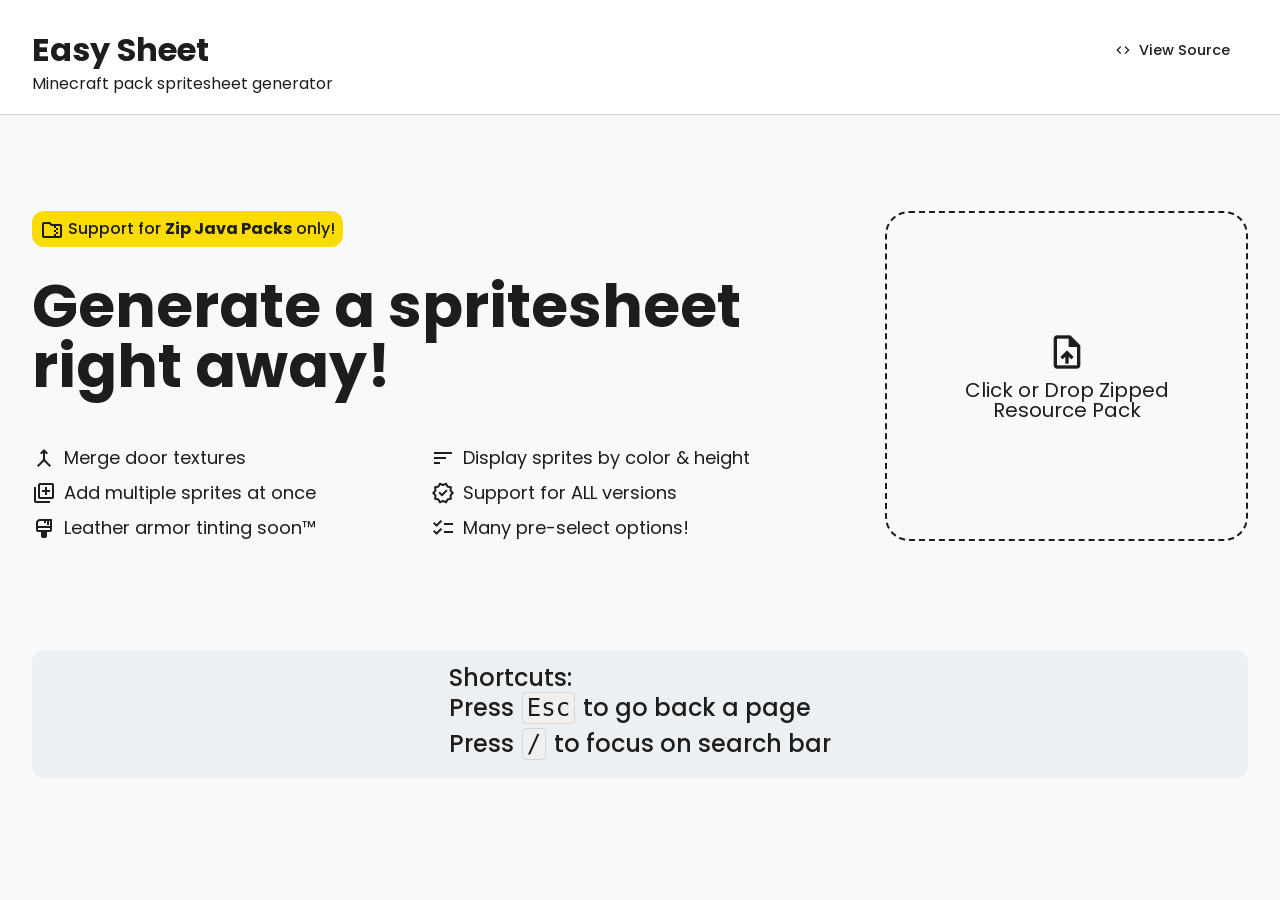
==== commit 8b6f908c: "added icons to landing page" ====
--- a/index.html
+++ b/index.html
@@ -9,23 +9,9 @@
         <link rel="preconnect" href="https://fonts.gstatic.com" crossorigin />
         <link rel="stylesheet" href="https://fonts.googleapis.com/css2?family=Material+Symbols+Outlined:opsz,wght,FILL,GRAD@20..48,100..700,0..1,-50..200" />
         <link
-            href="https://fonts.googleapis.com/css2?family=Arimo:ital,wght@0,400..700;1,400..700&family=Nunito:ital,wght@0,200..1000;1,200..1000&display=swap"
+            href="https://fonts.googleapis.com/css2?family=Arimo:ital,wght@0,400..700;1,400..700&family=Nunito:ital,wght@0,200..1000;1,200..1000&family=Poppins:wght@300;400;500;700&display=swap"
             rel="stylesheet"
         />
-        <link
-            rel="stylesheet"
-            href="https://fonts.googleapis.com/css2?family=Material+Symbols+Outlined:opsz,wght,FILL,GRAD@20..48,100..700,0..1,-50..200&icon_names=arrow_back"
-        />
-        <link
-            rel="stylesheet"
-            href="https://fonts.googleapis.com/css2?family=Material+Symbols+Outlined:opsz,wght,FILL,GRAD@20..48,100..700,0..1,-50..200&icon_names=code_blocks"
-        />
-        <link rel="stylesheet" href="https://fonts.googleapis.com/css2?family=Poppins:wght@300;400;500;700&display=swap" />
-        <style>
-            .material-symbols-outlined {
-                font-variation-settings: "FILL" 0, "wght" 400, "GRAD" 0, "opsz" 24;
-            }
-        </style>
     </head>
     <body>
         <section id="main_file_selector_areas" class="step active">
@@ -35,7 +21,7 @@
                         <div class="brand_name flex justify-between items-center">
                             <h1>Easy Sheet</h1>
                             <a href="https://github.com/eyes-eyes/mcPackSpriteSheetGenerator" class="header-link" target="_blank" rel="noopener noreferrer">
-                                <span class="material-symbols-outlined">code_blocks</span>
+                                <span class="material-symbols-outlined">code</span>
                                 View Source
                             </a>
                         </div>
@@ -53,7 +39,7 @@
                                 </div> -->
                                 <div class="keyinfo items-center">
                                     <p>
-                                        <!-- <span class="material-symbols-outlined">check_circle</span> -->
+                                        <span class="material-symbols-outlined">folder_zip</span>
                                         Support for <span class="font_bold">Zip Java Packs</span> only!
                                     </p>
                                 </div>
@@ -63,20 +49,39 @@
                                 </div>
                                 <div class="easysheet_features grid grid_col_2 gap-sm">
                                     <div class="grid gap-sm">
-                                        <div class="flex flex-row gap-sm">Merge door textures</div>
-                                        <div class="flex flex-row gap-sm">Add multiple sprites at once</div>
-                                        <div class="flex flex-row gap-sm">Leather armor tinting soon™</div>
+                                        <div class="feature-item">
+                                            <span class="material-symbols-outlined">merge</span>
+                                            Merge door textures
+                                        </div>
+                                        <div class="feature-item">
+                                            <span class="material-symbols-outlined">library_add</span>
+                                            Add multiple sprites at once
+                                        </div>
+                                        <div class="feature-item">
+                                            <span class="material-symbols-outlined">format_paint</span>
+                                            Leather armor tinting soon™
+                                        </div>
                                     </div>
                                     <div class="grid gap-sm">
-                                        <div class="flex flex-row gap-sm">Display sprites by color & height</div>
-                                        <div class="flex flex-row gap-sm">Support for ALL versions</div>
-                                        <div class="flex flex-row gap-sm">Many pre-select options!</div>
+                                        <div class="feature-item">
+                                            <span class="material-symbols-outlined">sort</span>
+                                            Display sprites by color & height
+                                        </div>
+                                        <div class="feature-item">
+                                            <span class="material-symbols-outlined">verified</span>
+                                            Support for ALL versions
+                                        </div>
+                                        <div class="feature-item">
+                                            <span class="material-symbols-outlined">checklist</span>
+                                            Many pre-select options!
+                                        </div>
                                     </div>
                                 </div>
                             </div>
                             <div class="main_file_selector flex items-center justify-center text-center">
-                                <label for="input_main_upload" class="dragDrop flex flex-col items-center justify-center w-full h-full"
-                                    >Click or Drop Zipped Resource Pack</label
+                                <label for="input_main_upload" class="dragDrop flex flex-col items-center justify-center w-full h-full">
+                                    <span class="material-symbols-outlined" style="font-size: 2em; margin-bottom: 0.5rem">upload_file</span>
+                                    Click or Drop Zipped Resource Pack</label
                                 >
                                 <input class="file_upload" type="file" accept="application/x-zip-compressed" id="input_main_upload" />
                             </div>
@@ -665,23 +670,21 @@
             </div>
         </section>
         <footer class="footer">
-            <div class="disclaimer_area">
-                <div class="moreinfo_area">
-                    <div class="moreinfo_inner">
-                        <div class="moreinfo flex items-center justify-evenly flex-wrap">
-                            <!-- <div class="github_info flex items-center">
-                                <div class="github_logo_area">
-                                    <a class="flex items-center" href="https://github.com/eyes-eyes/mcPackSpriteSheetGenerator" target="_blank" rel="noopener noreferrer">
-                                        <img id="github_logo" class="github_logo" src="images/github-mark.svg" alt="Github" />
-                                        <p>Github</p>
-                                    </a>
-                                </div>
-                            </div> -->
-                            <div class="shortcuts">
-                                <p>Shortcuts:</p>
-                                <p>Press <span class="code_box">Esc</span> to go back a page</p>
-                                <p>Press <span class="code_box">/</span> to focus on search bar</p>
-                            </div>
+            <div class="moreinfo_area">
+                <div class="moreinfo_inner">
+                    <div class="moreinfo flex items-center justify-evenly flex-wrap">
+                        <!-- <div class="github_info flex items-center">
+                            <div class="github_logo_area">
+                                <a class="flex items-center" href="https://github.com/eyes-eyes/mcPackSpriteSheetGenerator" target="_blank" rel="noopener noreferrer">
+                                    <img id="github_logo" class="github_logo" src="images/github-mark.svg" alt="Github" />
+                                    <p>Github</p>
+                                </a>
+                            </div>
+                        </div> -->
+                        <div class="shortcuts">
+                            <p>Shortcuts:</p>
+                            <p>Press <span class="code_box">Esc</span> to go back a page</p>
+                            <p>Press <span class="code_box">/</span> to focus on search bar</p>
                         </div>
                     </div>
                 </div>
--- a/styles.css
+++ b/styles.css
@@ -16,6 +16,17 @@
 @font-face {
     font-family: "MinecraftSevenV2";
     src: url("fonts/Minecraft-Seven_v2.woff2");
+}
+
+.material-symbols-outlined {
+    font-variation-settings: "FILL" 0, "wght" 400, "GRAD" 0, "opsz" 24;
+    /* Add vertical alignment */
+    vertical-align: middle;
+}
+.feature-item {
+    display: flex;
+    align-items: center;
+    gap: var(--space-sm); /* Use existing CSS variable for gap */
 }
 
 :root {
@@ -236,6 +247,9 @@
     font-size: var(--fs-md);
     line-height: var(--lh-relaxed);
 }
+div.keyinfo p {
+    font-size: var(--fs-sm);
+}
 span.font_bold {
     font-weight: var(--fw-bold);
 }
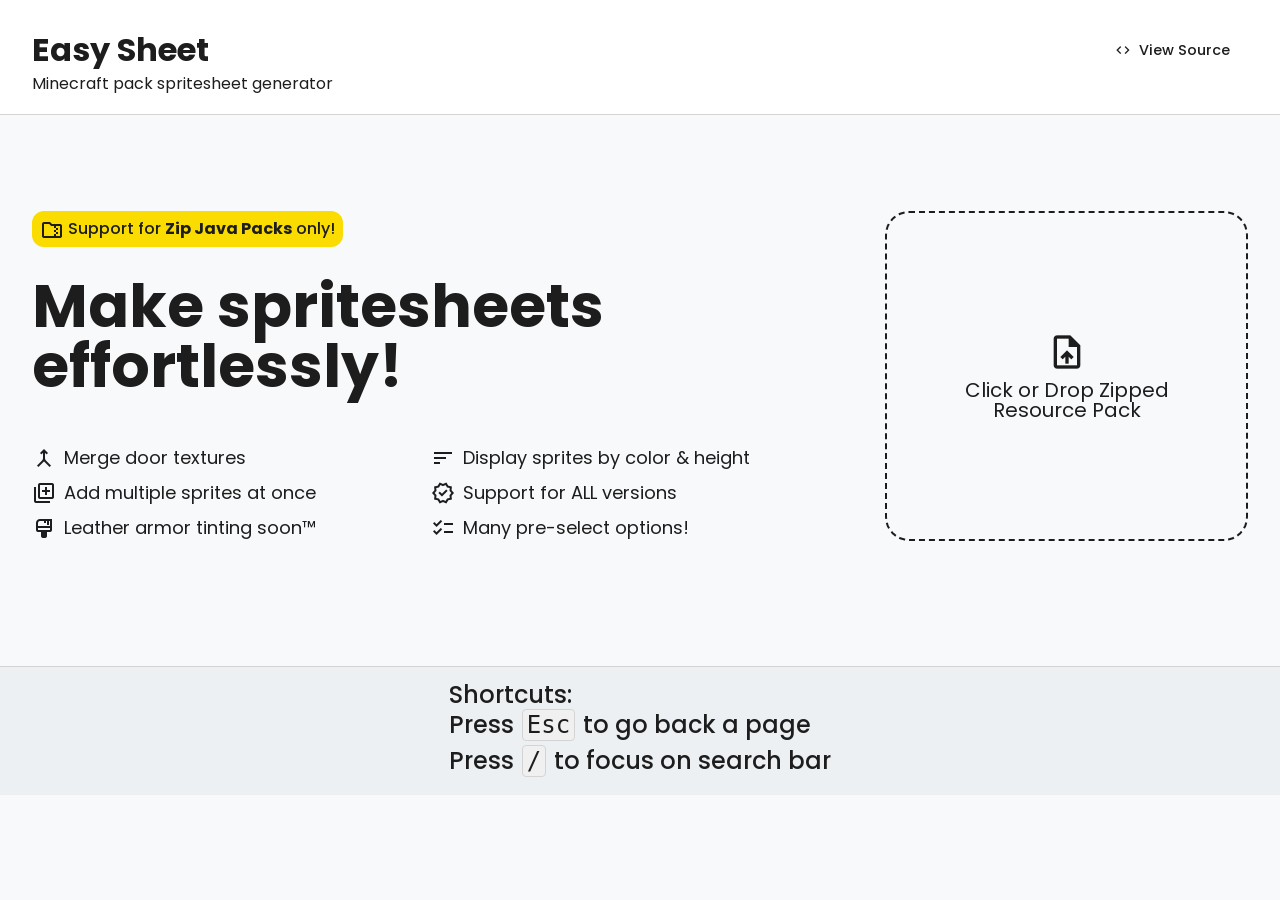
==== commit b24d50cc: "changed landing page header text" ====
--- a/index.html
+++ b/index.html
@@ -44,8 +44,8 @@
                                     </p>
                                 </div>
                                 <div class="intro_container">
-                                    <p>Generate a spritesheet</p>
-                                    <p>right away!</p>
+                                    <p>Make spritesheets</p>
+                                    <p>effortlessly!</p>
                                 </div>
                                 <div class="easysheet_features grid grid_col_2 gap-sm">
                                     <div class="grid gap-sm">
--- a/styles.css
+++ b/styles.css
@@ -293,9 +293,10 @@
 }
 
 /* more info area */
-/* div.moreinfo_area {
-    margin-bottom: var(--space-3xl);
-} */
+div.moreinfo_area {
+    background: var(--clr-moreinfo-bg);
+    border-top: var(--border-width-sm) solid var(--clr-code-border);
+}
 div.moreinfo_inner {
     position: relative;
     max-width: var(--space-container-max-w);
@@ -1599,7 +1600,7 @@
 footer.footer {
     grid-area: footer;
     padding-top: var(--space-lg);
-    margin-top: var(--space-xl);
+    margin-top: var(--space-2xl);
 }
 
 /* Media Queries */
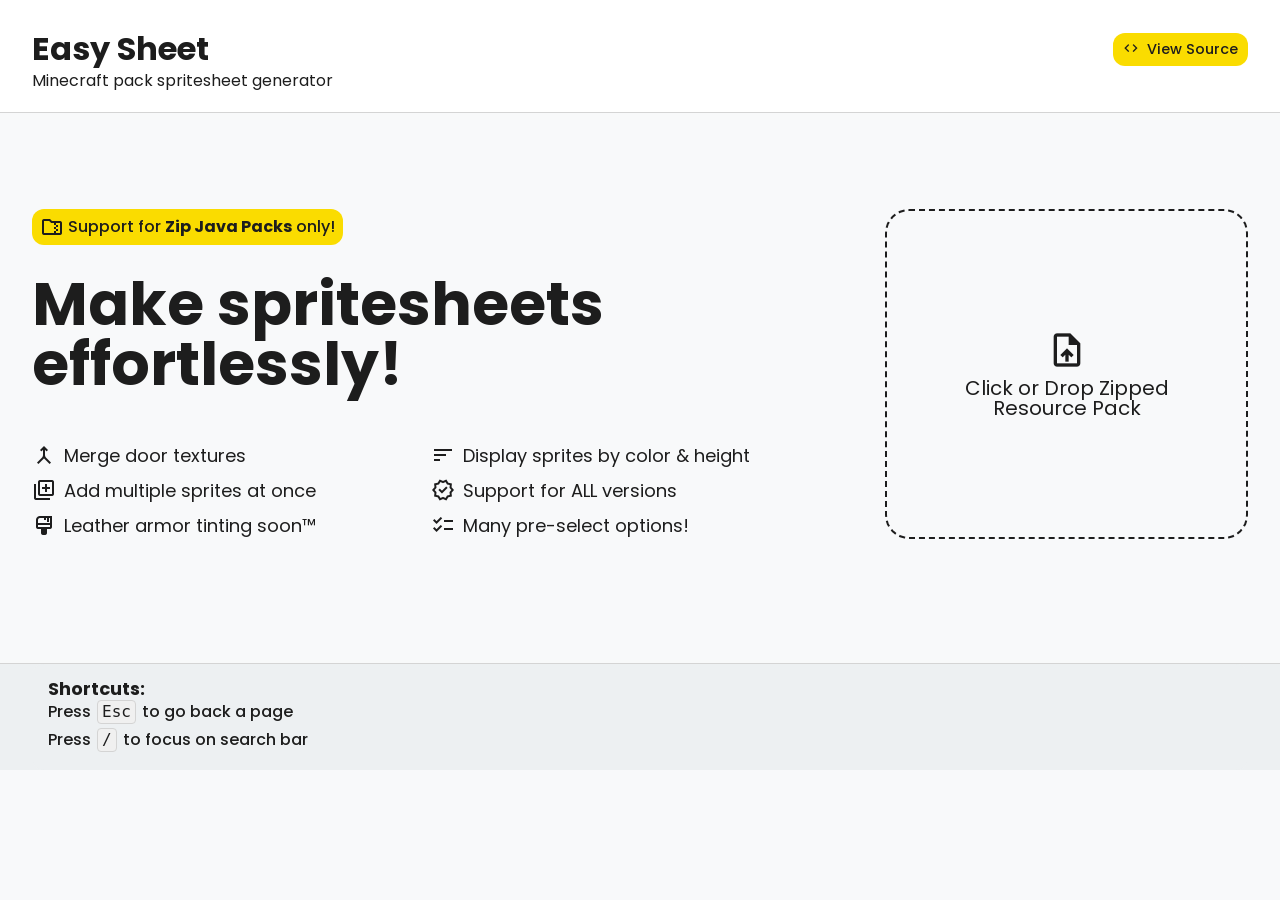
==== commit 7e038116: "changed heading in footer" ====
--- a/index.html
+++ b/index.html
@@ -672,7 +672,7 @@
         <footer class="footer">
             <div class="moreinfo_area">
                 <div class="moreinfo_inner">
-                    <div class="moreinfo flex items-center justify-evenly flex-wrap">
+                    <div class="moreinfo flex items-center justify-between flex-wrap">
                         <!-- <div class="github_info flex items-center">
                             <div class="github_logo_area">
                                 <a class="flex items-center" href="https://github.com/eyes-eyes/mcPackSpriteSheetGenerator" target="_blank" rel="noopener noreferrer">
@@ -682,7 +682,7 @@
                             </div>
                         </div> -->
                         <div class="shortcuts">
-                            <p>Shortcuts:</p>
+                            <h1>Shortcuts:</h1>
                             <p>Press <span class="code_box">Esc</span> to go back a page</p>
                             <p>Press <span class="code_box">/</span> to focus on search bar</p>
                         </div>
--- a/styles.css
+++ b/styles.css
@@ -187,10 +187,10 @@
     align-items: center;
     gap: var(--space-sm);
     font-size: 0.9rem;
-    /* color: var(--clr-text-muted); */
     color: var(--clr-text);
-    padding: var(--space-sm) var(--space-md);
-    background-color: transparent;
+    padding: var(--space-xs) var(--space-sm);
+    background: var(--clr-keyinfo-bg);
+    /* background-color: transparent; */
     /* border: var(--border-width) solid transparent; */
     border: var(--border-width-md) solid transparent;
     /* border-radius: var(--radius-pill); */
@@ -334,9 +334,17 @@
     font-weight: var(--fw-bold);
     line-height: var(--lh-tight);
 }
+div.shortcuts {
+    line-height: var(--lh-tight);
+}
+div.shortcuts h1 {
+    font-family: var(--font-heading);
+    font-size: var(--fs-md);
+}
 div.shortcuts p {
+    font-family: var(--font-main);
     font-weight: var(--fw-medium);
-    line-height: var(--lh-tight);
+    font-size: var(--fs-sm);
 }
 span.code_box {
     display: inline-block;
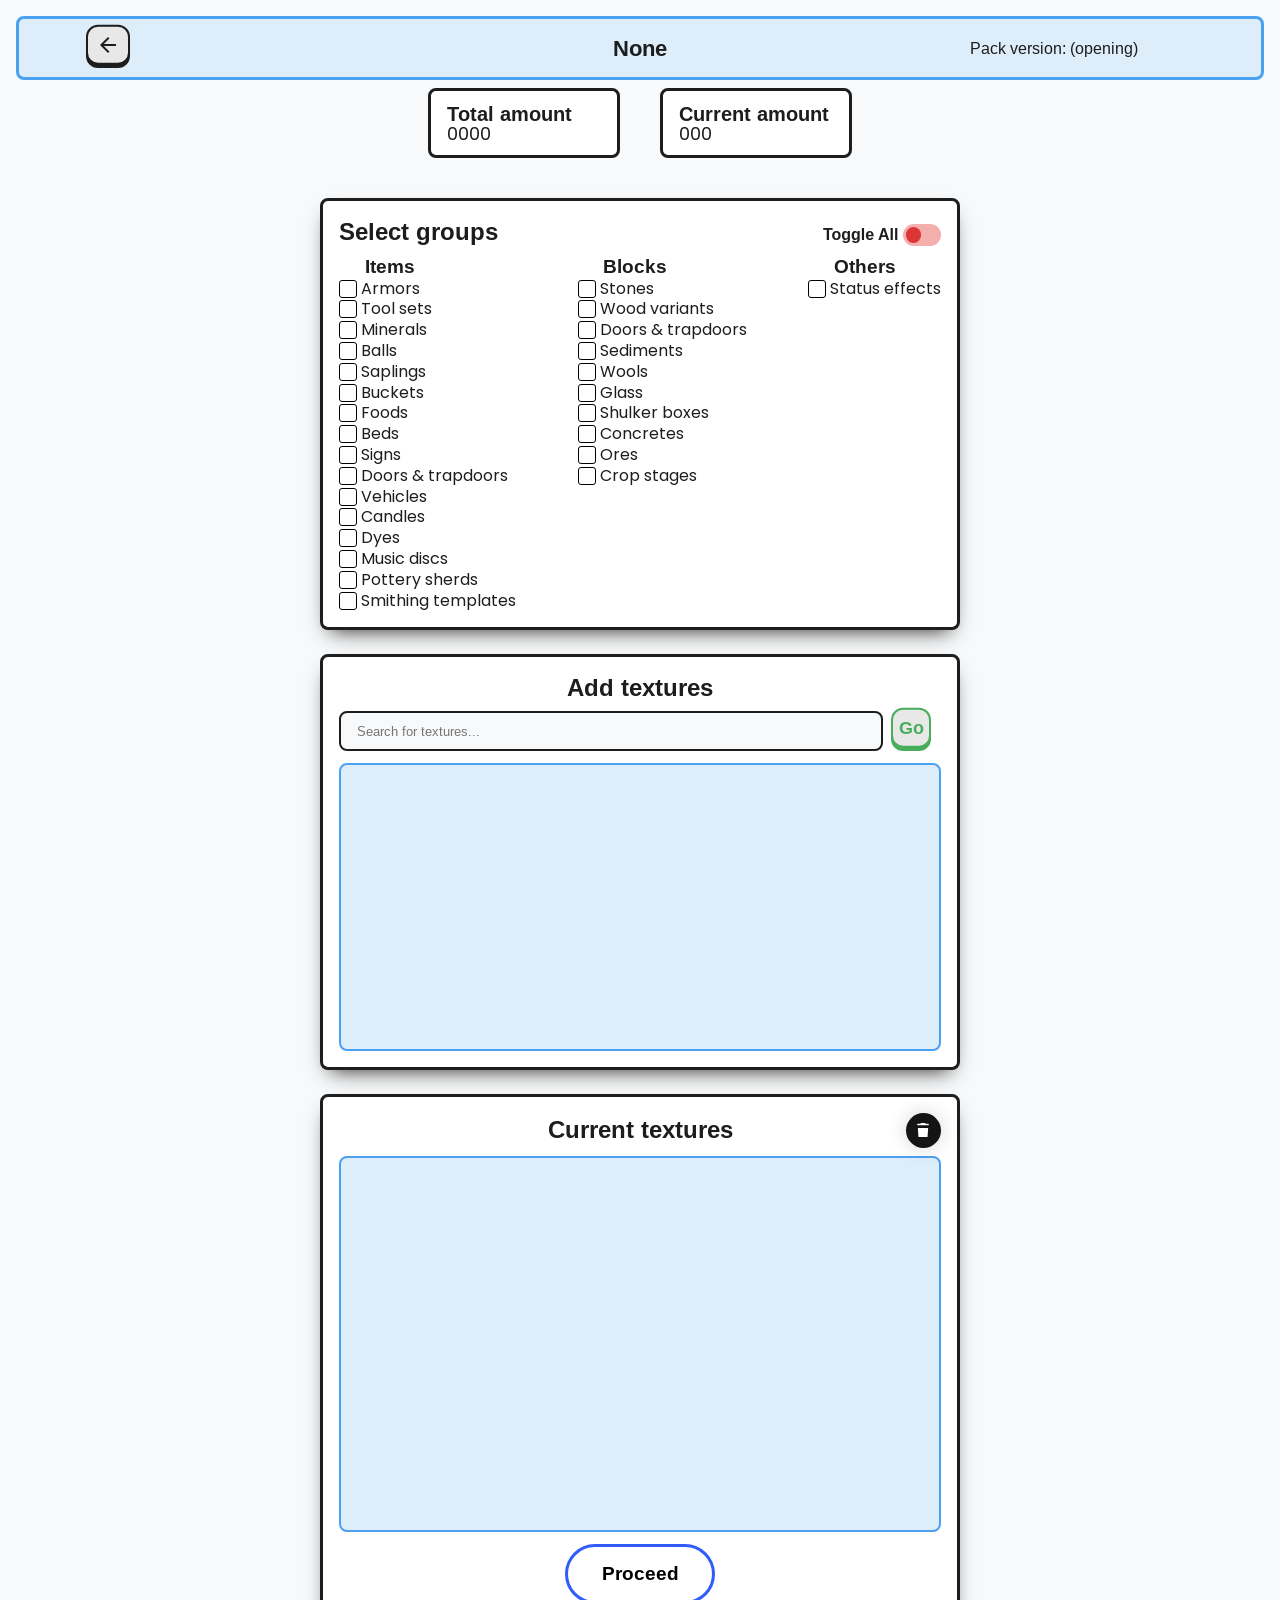
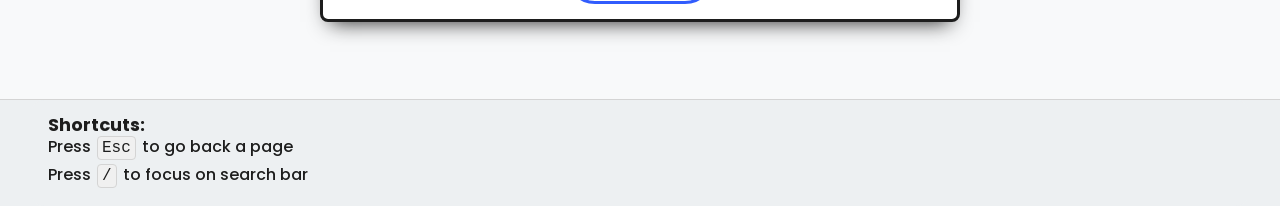
==== commit 62e5223c: "done with landing page. working on edit page" ====
--- a/index.html
+++ b/index.html
@@ -14,7 +14,7 @@
         />
     </head>
     <body>
-        <section id="main_file_selector_areas" class="step active">
+        <section id="main_file_selector_areas" class="step">
             <header class="upload_header flex justify-between items-center">
                 <div class="base">
                     <div class="base_inner">
@@ -90,7 +90,7 @@
                 </div>
             </div>
         </section>
-        <section id="main_site_data" class="step">
+        <section id="main_site_data" class="step active">
             <section>
                 <div class="top_bar_thingy flex">
                     <div class="goBackArea flex">
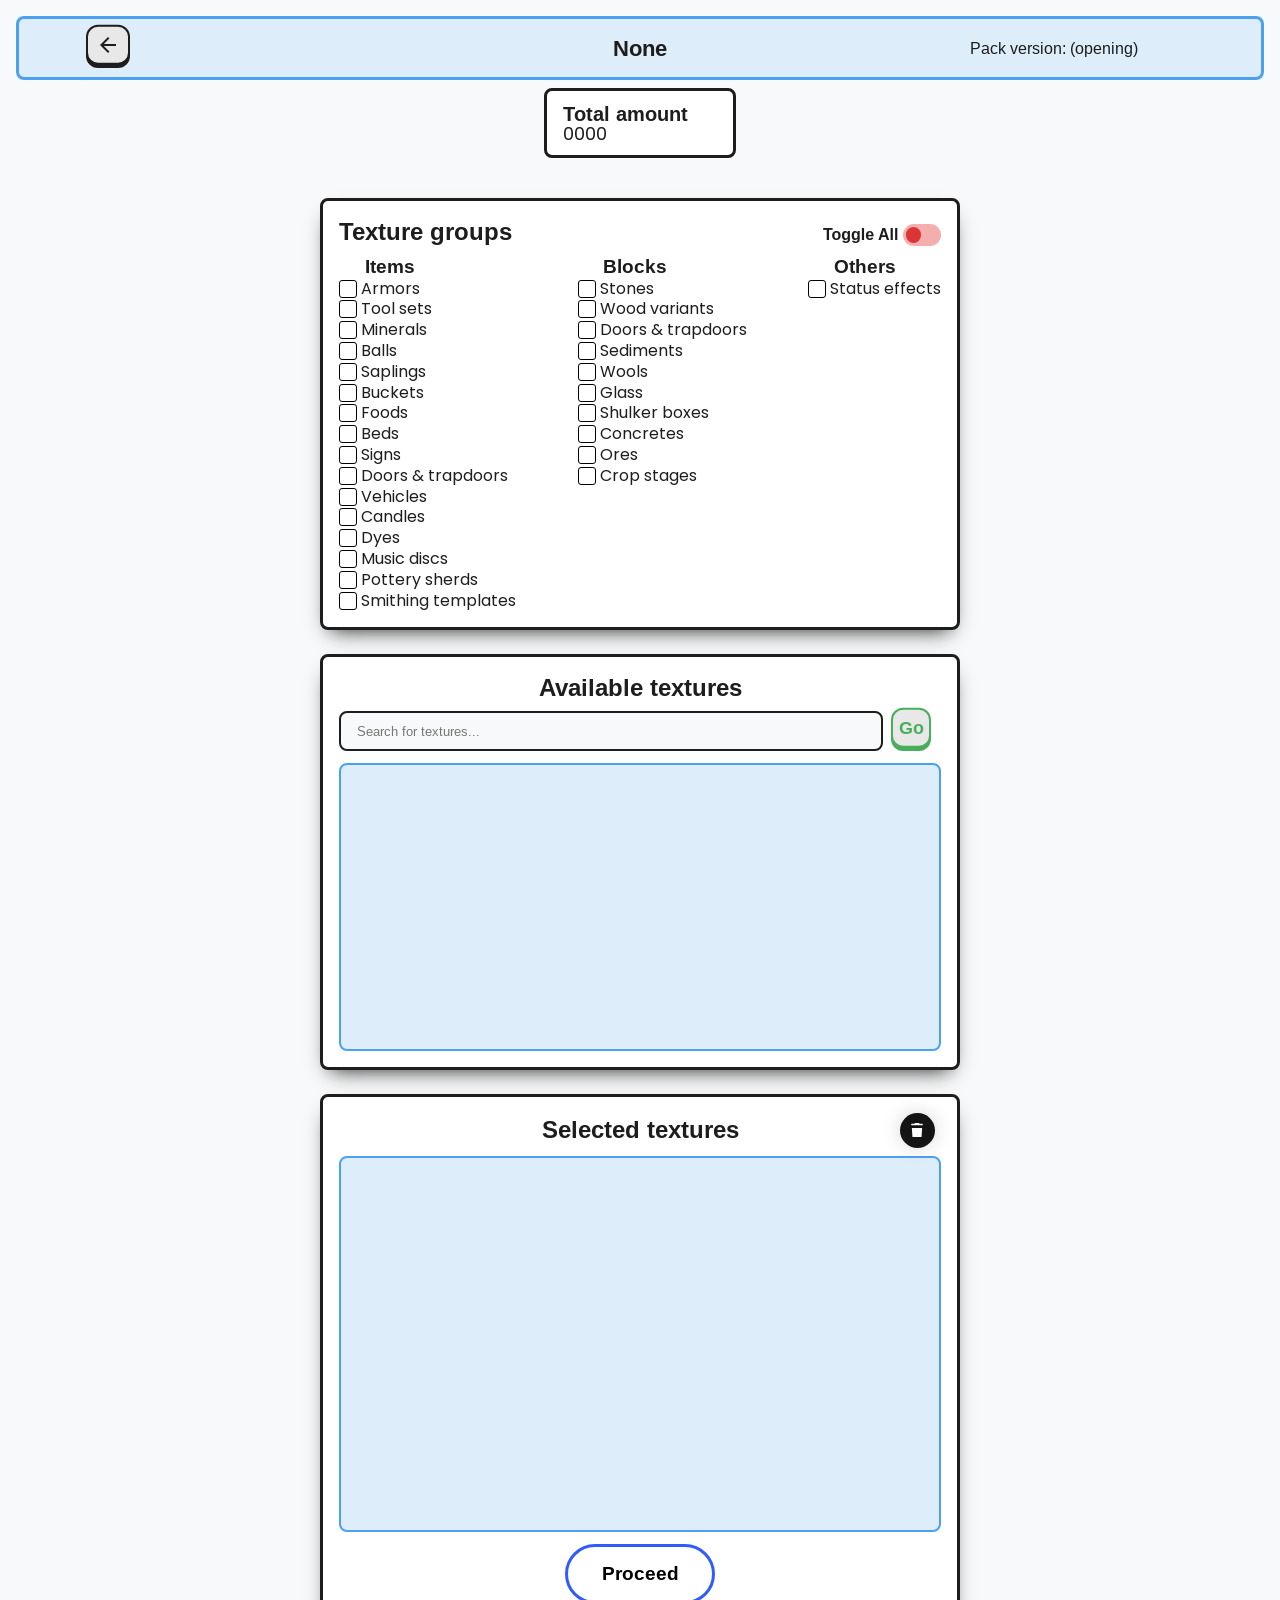
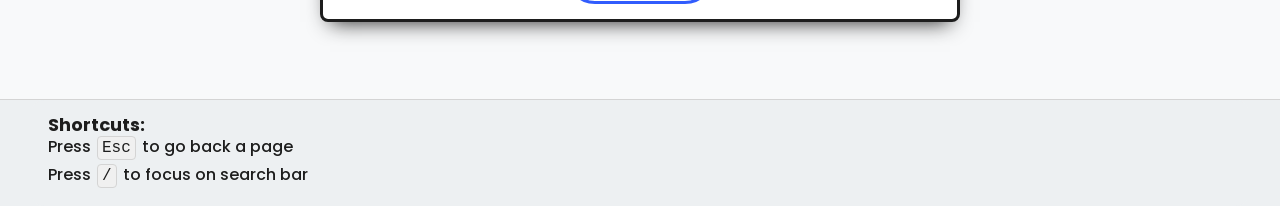
==== commit fe8cccdb: "renamed titles in edit page to be more conventional and moved id" ====
--- a/index.html
+++ b/index.html
@@ -116,16 +116,12 @@
                             <h2>Total amount</h2>
                             <p id="totalTextures">0000</p>
                         </div>
-                        <div class="counterBox">
-                            <h2>Current amount</h2>
-                            <p id="currentCounter">000</p>
-                        </div>
                     </div>
                     <div class="menuArea flex">
                         <div class="menuAreaOther flex">
                             <div class="groupSelection">
                                 <div class="groupSelectionTitle">
-                                    <h2>Select groups</h2>
+                                    <h2>Texture groups</h2>
                                     <div class="toggleArea">
                                         <h3>Toggle All</h3>
                                         <!-- From Uiverse.io by AbanoubMagdy1 -->
@@ -423,7 +419,7 @@
                             </div>
                             <div class="searchingArea">
                                 <div class="searchingAreaTitle">
-                                    <h2>Add textures</h2>
+                                    <h2 id="currentCounter">Available textures</h2>
                                 </div>
                                 <div class="searchBox flex">
                                     <input type="text" class="searchTerm" id="searchTerm" placeholder="Search for textures..." oninput="search_user_input(this.value)" />
@@ -470,8 +466,8 @@
                                             </clipPath>
                                         </defs>
                                     </svg>
-                                </button>
-                                <h2>Current textures</h2>
+                                </button>   
+                                <h2>Selected textures</h2>
                             </div>
 
                             <div class="search_results" id="total_textures_input"></div>
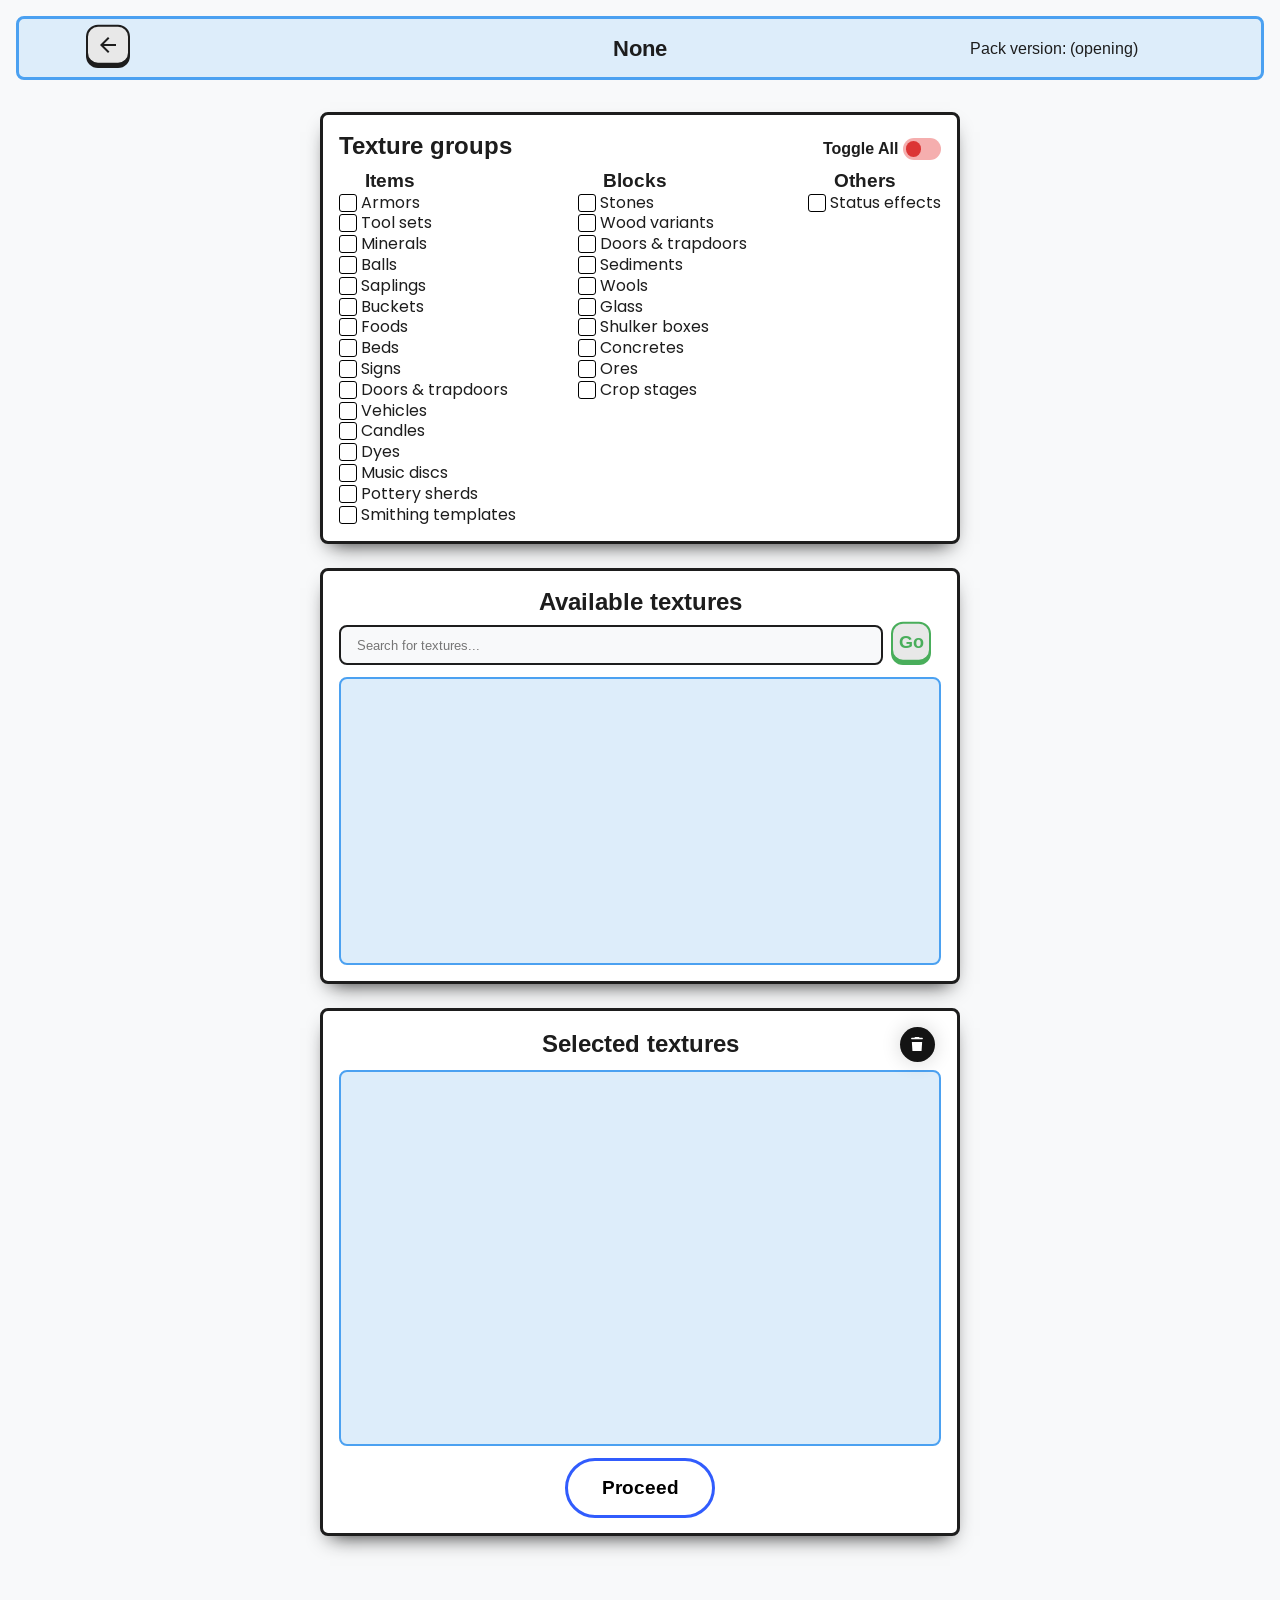
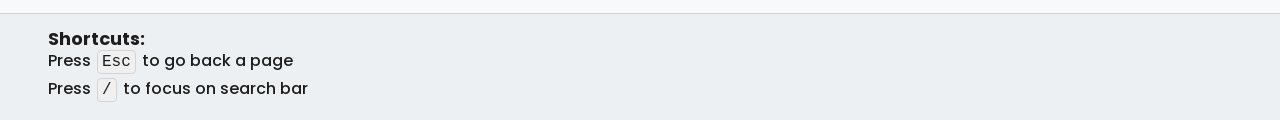
==== commit f78bb9b9: "removed counter box" ====
--- a/index.html
+++ b/index.html
@@ -111,12 +111,6 @@
                     </div>
                 </div>
                 <section id="edit_page" style="display: block">
-                    <div class="counterArea flex">
-                        <div class="counterBox">
-                            <h2>Total amount</h2>
-                            <p id="totalTextures">0000</p>
-                        </div>
-                    </div>
                     <div class="menuArea flex">
                         <div class="menuAreaOther flex">
                             <div class="groupSelection">
@@ -466,8 +460,8 @@
                                             </clipPath>
                                         </defs>
                                     </svg>
-                                </button>   
-                                <h2>Selected textures</h2>
+                                </button>
+                                <h2 id="totalTextures">Selected textures</h2>
                             </div>
 
                             <div class="search_results" id="total_textures_input"></div>
--- a/styles.css
+++ b/styles.css
@@ -509,57 +509,55 @@
     background-color: white;
 }
 
-@media only screen and (max-width: 768px) {
+/* @media only screen and (max-width: 768px) {
     div.counterArea div.counterBox h2 {
         width: 80px;
     }
-}
-
-.counterArea .counterBox h2 {
+} */
+
+/* .counterArea .counterBox h2 {
     line-height: 1.1;
     font-family: Arimo;
     font-size: 20px;
-}
-
-.counterArea .counterBox p {
+} */
+
+/* .counterArea .counterBox p {
     font-family: Poppins;
     font-size: 18px;
     line-height: 1;
-}
-
-@media only screen and (max-width: 768px) {
+} */
+
+/* @media only screen and (max-width: 768px) {
     div.counterBox {
         width: 8rem;
         padding: 0.5rem 0.75rem;
         margin: 0rem 0.75rem 0.5rem 0.75rem;
     }
-}
-
-@media only screen and (min-width: 768px) {
+} */
+
+/* @media only screen and (min-width: 768px) {
     div.counterBox {
         width: 12rem;
         padding: 0.75rem 1rem;
         margin: 0rem 1.25rem 0.5rem 1.25rem;
     }
-}
-
-div.counterBox {
-    /* width: 12rem; */
-    /* padding: 0.75rem 1rem; */
-    /* margin: 0.5rem 1.5rem; */
+} */
+
+
+/* div.counterBox {
     background: white;
     border: #1d1d1d;
     color: #1d1d1d;
     border-style: solid;
     border-radius: 0.5rem;
     border-width: 0.225rem;
-}
-
-div.counterArea {
+} */
+
+/* div.counterArea {
     flex-direction: row;
     justify-content: center;
     align-items: center;
-}
+} */
 
 @media only screen and (max-width: 768px) {
     div.menuArea {
